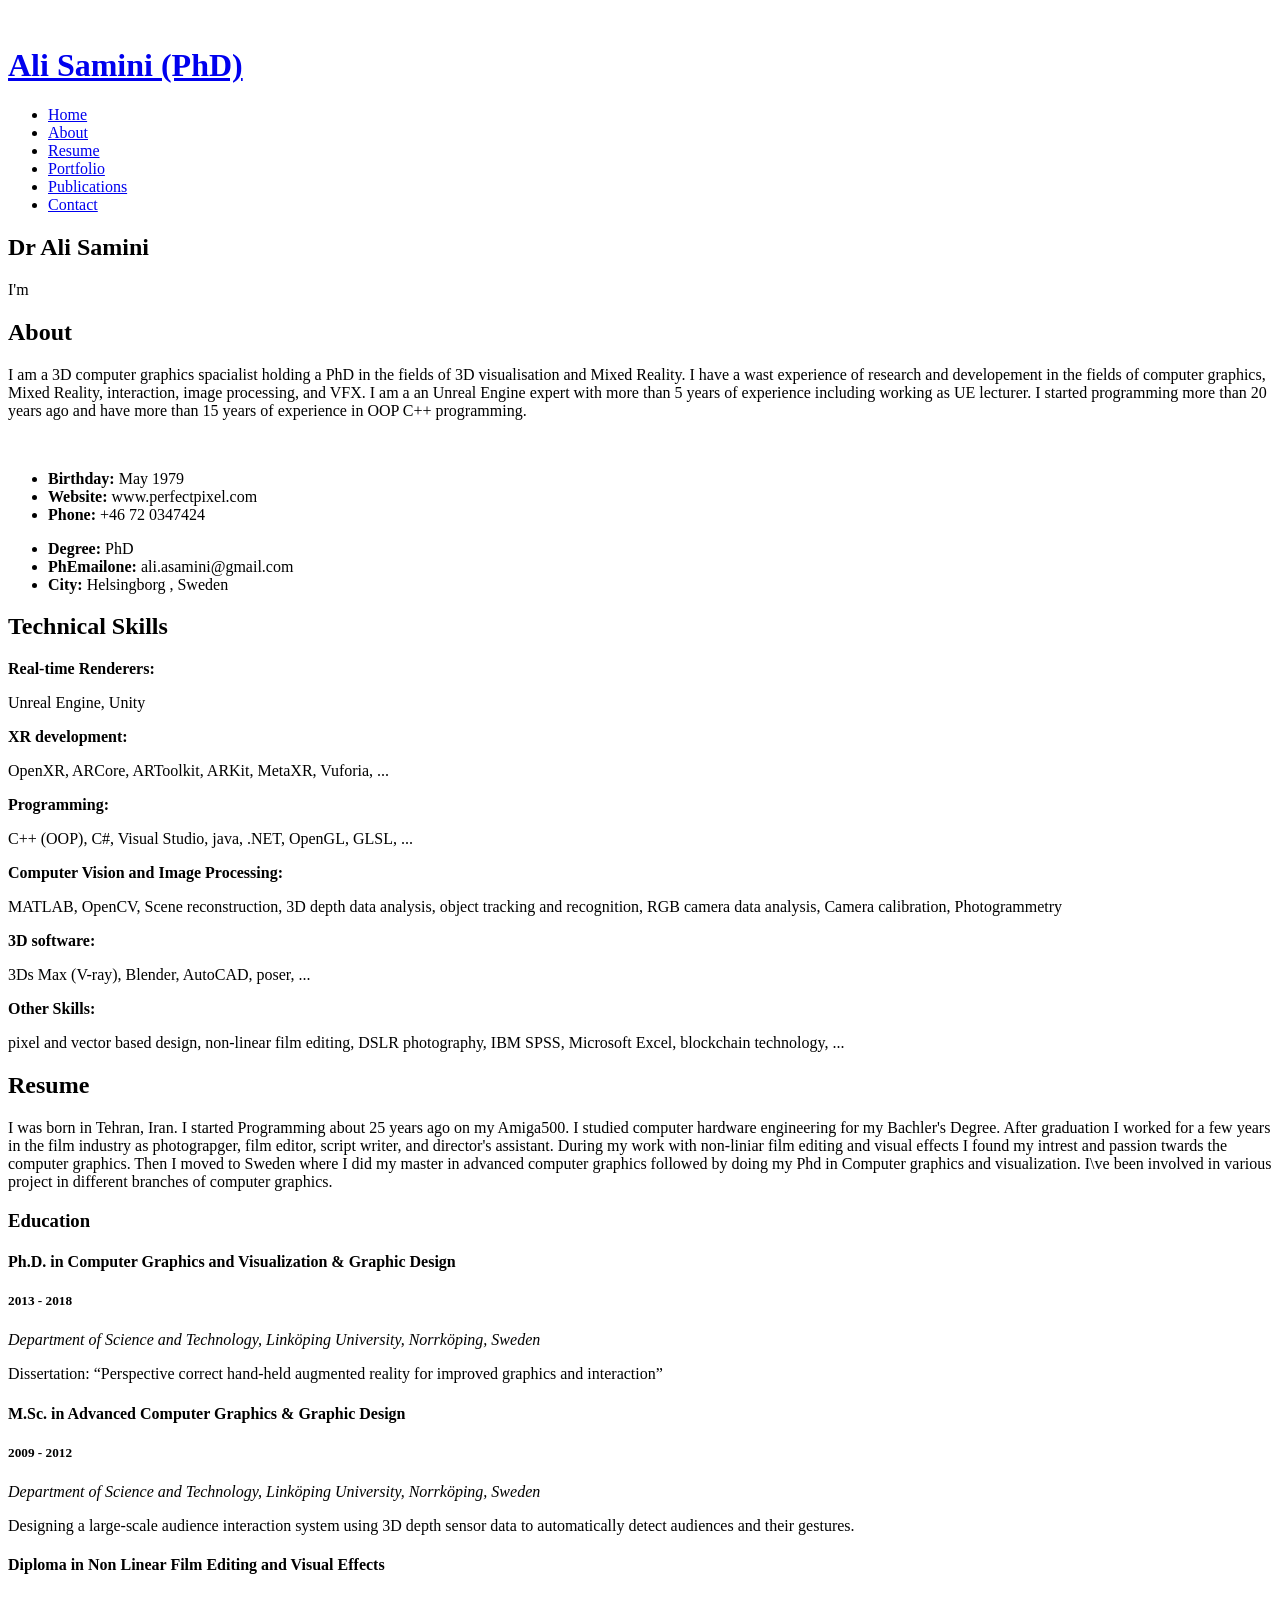
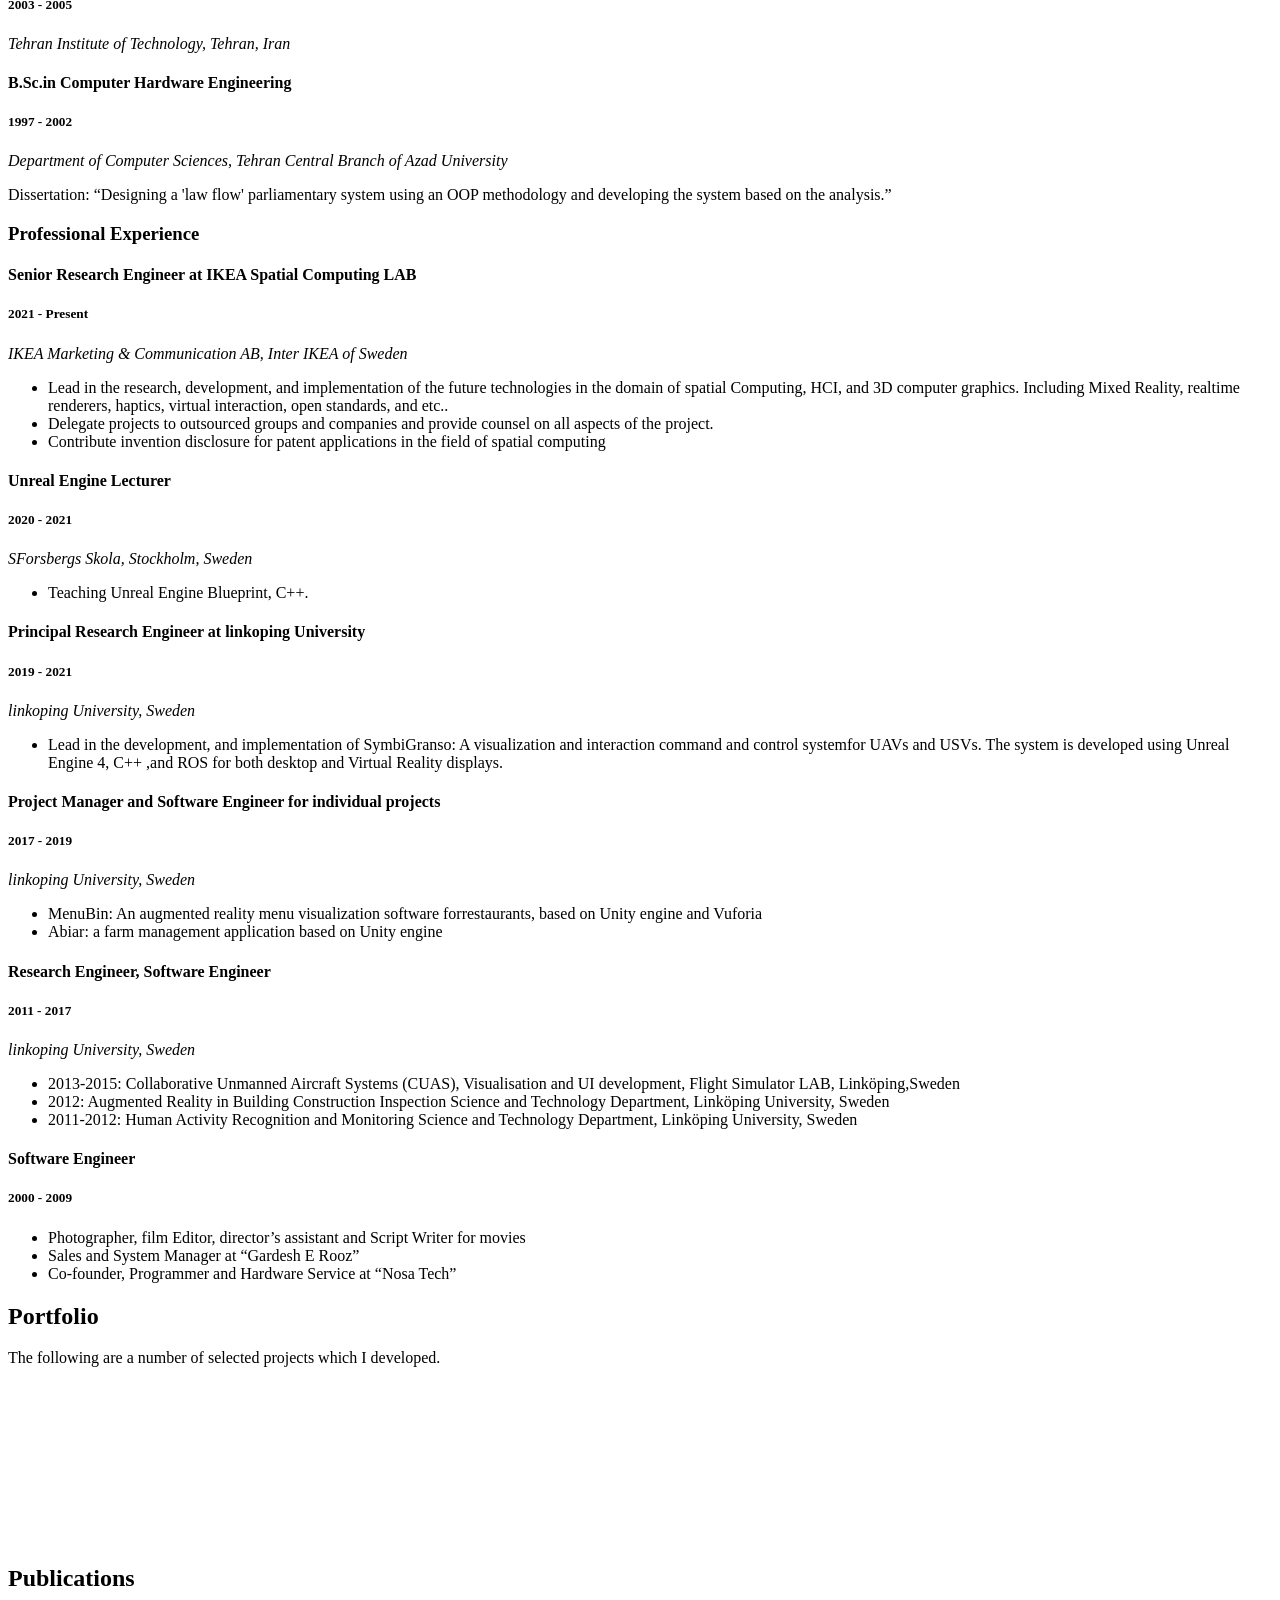
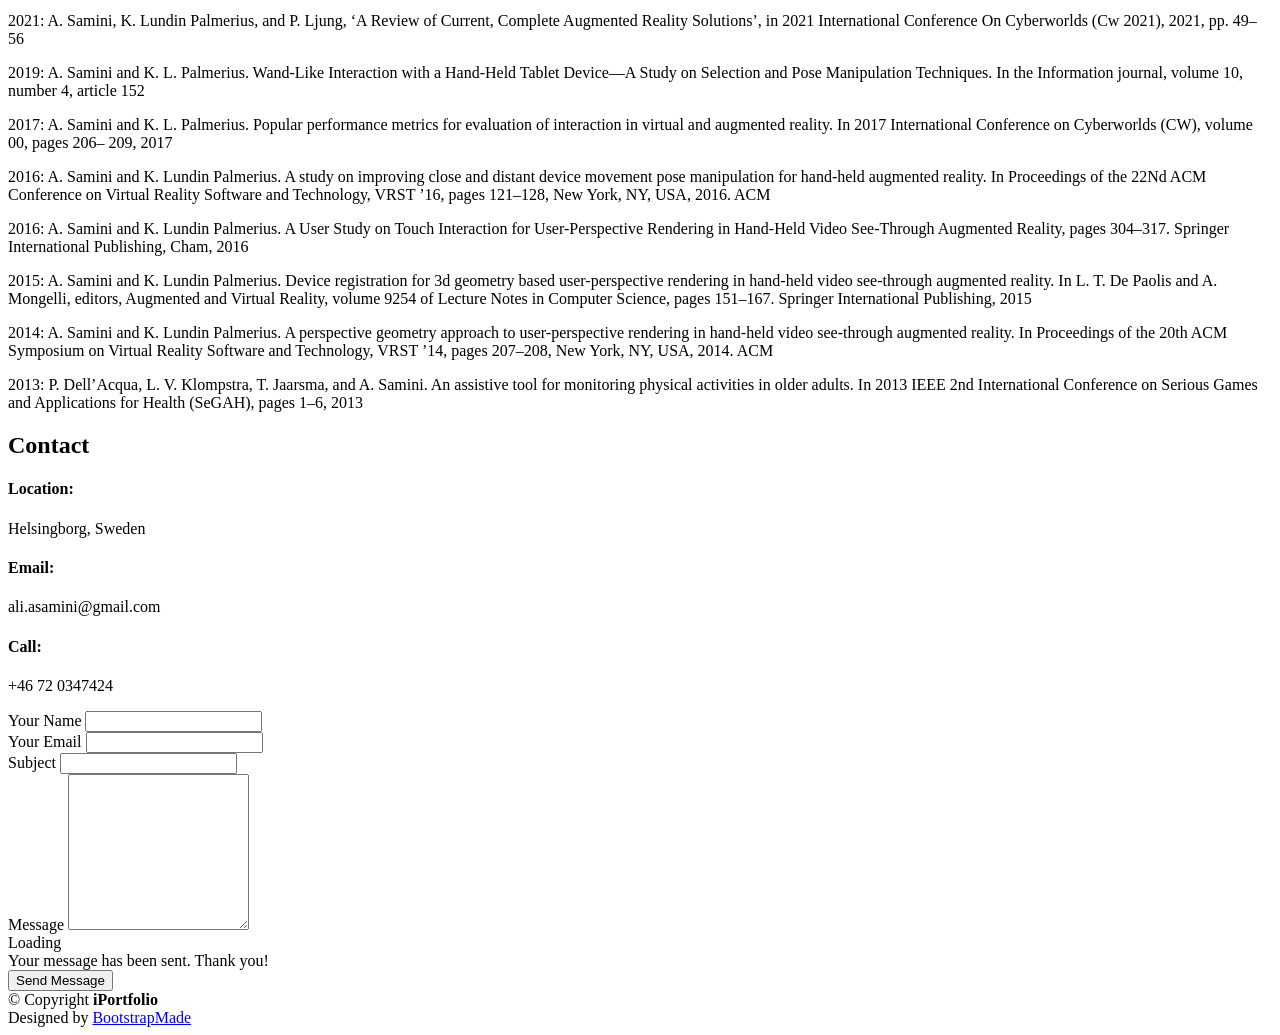
==== index.html @ f4d72566 "Add files via upload" ====
<!DOCTYPE html>
<html lang="en">
<head>
  <meta charset="utf-8">
  <meta content="width=device-width, initial-scale=1.0" name="viewport">
  <title>iPortfolio Bootstrap Template - Index</title>
  <meta content="" name="description">
  <meta content="" name="keywords">
  <!-- Favicons -->
  <link href="assets/img/favicon.png" rel="icon">
  <link href="assets/img/apple-touch-icon.png" rel="apple-touch-icon">
  <!-- Google Fonts -->
  <link href="https://fonts.googleapis.com/css?family=Open+Sans:300,300i,400,400i,600,600i,700,700i|Raleway:300,300i,400,400i,500,500i,600,600i,700,700i|Poppins:300,300i,400,400i,500,500i,600,600i,700,700i" rel="stylesheet">

  <!-- Vendor CSS Files -->
  <link href="assets/vendor/aos/aos.css" rel="stylesheet">
  <link href="assets/vendor/bootstrap/css/bootstrap.min.css" rel="stylesheet">
  <link href="assets/vendor/bootstrap-icons/bootstrap-icons.css" rel="stylesheet">
  <link href="assets/vendor/boxicons/css/boxicons.min.css" rel="stylesheet">
  <link href="assets/vendor/glightbox/css/glightbox.min.css" rel="stylesheet">
  <link href="assets/vendor/swiper/swiper-bundle.min.css" rel="stylesheet">

  <!-- Template Main CSS File -->
  <link href="assets/css/style.css" rel="stylesheet">

  <!-- =======================================================
  * Template Name: iPortfolio
  * Updated: Jan 09 2024 with Bootstrap v5.3.2
  * Template URL: https://bootstrapmade.com/iportfolio-bootstrap-portfolio-websites-template/
  * Author: BootstrapMade.com
  * License: https://bootstrapmade.com/license/
  ======================================================== -->
</head>

<body>

  <!-- ======= Mobile nav toggle button ======= -->
  <i class="bi bi-list mobile-nav-toggle d-xl-none"></i>

  <!-- ======= Header ======= -->
  <header id="header">
    <div class="d-flex flex-column">

      <div class="profile">
        <img src="assets/img/profile-img.jpg" alt="" class="img-fluid rounded-circle">
        <h1 class="text-light"><a href="index.html">Ali Samini (PhD)</a></h1>
        <div class="social-links mt-3 text-center">
          <a href="https://www.linkedin.com/in/ali-samini-179515151/" class="linkedin"><i class="bx bxl-linkedin"></i></a>
          <a href="https://scholar.google.com/citations?user=c8K1OJEAAAAJ&hl=en" class="google-Scholar"><i class="bx bxl-google"></i></a>
          <a href="https://www.facebook.com/ali.samini.9" class="facebook"><i class="bx bxl-facebook"></i></a>
          <a href="https://www.instagram.com/a_samini?utm_source=qr&igsh=MWoxcTF0em9tbnloNA==" class="instagram"><i class="bx bxl-instagram"></i></a>
          <a href="https://join.skype.com/invite/D6ILXjFHP0dI" class="google-plus"><i class="bx bxl-skype"></i></a>
        </div>
      </div>

      <nav id="navbar" class="nav-menu navbar">
        <ul>
          <li><a href="#hero" class="nav-link scrollto active"><i class="bx bx-home"></i> <span>Home</span></a></li>
          <li><a href="#about" class="nav-link scrollto"><i class="bx bx-user"></i> <span>About</span></a></li>
          <li><a href="#resume" class="nav-link scrollto"><i class="bx bx-file-blank"></i> <span>Resume</span></a></li>
          <li><a href="#portfolio" class="nav-link scrollto"><i class="bx bx-book-content"></i> <span>Portfolio</span></a></li>
          <li><a href="#services" class="nav-link scrollto"><i class="bx bx-server"></i> <span>Publications</span></a></li>
          <li><a href="#contact" class="nav-link scrollto"><i class="bx bx-envelope"></i> <span>Contact</span></a></li>
        </ul>
      </nav><!-- .nav-menu -->
    </div>
  </header><!-- End Header -->

  <!-- ======= Hero Section ======= -->
  <section id="hero" class="d-flex flex-column justify-content-center align-items-center">
    <div class="hero-container" data-aos="fade-in">
      <h1>Dr Ali Samini</h1>
      <p>I'm <span class="typed" data-typed-items="a 3D Computer graphics Expert,a Visualization and Interaction Specialist,a Mixed Reality Specialist,an Unreal Engine professional,a VFX and Film Editor, a Script Writer"></span></p>
    </div>
  </section><!-- End Hero -->

  <main id="main">

    <!-- ======= About Section ======= -->
    <section id="about" class="about">
      <div class="container">

        <div class="section-title">
          <h2>About</h2>
          <p>I am a 3D computer graphics spacialist holding a PhD in the fields of 3D visualisation and Mixed Reality. I have a wast experience of research and developement in the fields of computer graphics, Mixed Reality, interaction, image processing, and VFX. I am a an Unreal Engine expert with more than 5 years of experience including working as UE lecturer. I started programming more than 20 years ago and have more than 15 years of experience in OOP C++ programming.</p>
        </div>

        <div class="row">
          <div class="col-lg-4" data-aos="fade-right">
              
            <img src="assets/img/profile-img.jpg" class="img-fluid" alt="">
          </div>
          <div class="col-lg-8 pt-4 pt-lg-0 content" data-aos="fade-left">
          <p>   </p>
           
            <div class="row">
              <div class="col-lg-6">
                <ul>
                  <li><i class="bi bi-chevron-right"></i> <strong>Birthday:</strong> <span>May 1979</span></li>
                  <li><i class="bi bi-chevron-right"></i> <strong>Website:</strong> <span>www.perfectpixel.com</span></li>
                  <li><i class="bi bi-chevron-right"></i> <strong>Phone:</strong> <span>+46 72 0347424</span></li>
                  
                </ul>
              </div>
              <div class="col-lg-6">
                <ul>
                  <li><i class="bi bi-chevron-right"></i> <strong>Degree:</strong> <span>PhD</span></li>
                  <li><i class="bi bi-chevron-right"></i> <strong>PhEmailone:</strong> <span>ali.asamini@gmail.com</span></li>
                    <li><i class="bi bi-chevron-right"></i> <strong>City:</strong> <span>Helsingborg , Sweden</span></li>
                </ul>
              </div>
            </div>
          </div>
        </div>

      </div>
    </section><!-- End About Section -->

    <!-- ======= Skills Section ======= -->
    <section id="skills" class="skills section-bg">
      <div class="container">

        <div class="section-title">
          <h2>Technical Skills</h2>
 
        </div>

        <div class="row skills-content">

          <div class="col-lg-6" data-aos="fade-up">
             <strong>Real-time Renderers:</strong> 
              <p> Unreal Engine, Unity</p>
              <strong> XR development:</strong> <p> OpenXR, ARCore, ARToolkit, ARKit, MetaXR, Vuforia, ...</p>
              <strong>Programming:</strong> <p>C++ (OOP), C#, Visual Studio, java, .NET, OpenGL, GLSL, ...</p>
          </div>

          <div class="col-lg-6" data-aos="fade-up" data-aos-delay="100">
               <strong>Computer Vision and Image Processing:</strong> <p>MATLAB, OpenCV, Scene reconstruction, 3D depth data analysis, object tracking and recognition, RGB camera data analysis, Camera calibration, Photogrammetry</p>
               <strong>3D software:</strong> <p>3Ds Max (V-ray), Blender, AutoCAD, poser, ...</p>
               <strong>Other Skills:</strong> <p> pixel and vector based design, non-linear film editing, DSLR photography, IBM SPSS, Microsoft Excel, blockchain technology, ...</p>
          </div>

        </div>

      </div>
    </section><!-- End Skills Section -->

    <!-- ======= Resume Section ======= -->
    <section id="resume" class="resume">
      <div class="container">

        <div class="section-title">
          <h2>Resume</h2>
          <p>I was born in Tehran, Iran. I started Programming about 25 years ago on my Amiga500. I studied computer hardware engineering for my Bachler's Degree. After graduation I worked for a few years in the film industry as photograpger, film editor, script writer, and director's assistant. During my work with non-liniar film editing and visual effects I found my intrest and passion twards the computer graphics. Then I moved to Sweden where I did my master in advanced computer graphics followed by doing my Phd in Computer graphics and visualization. I\ve been involved in various project in different branches of computer graphics.</p>
        </div>

        <div class="row">
          <div class="col-lg-6" data-aos="fade-up">
            <h3 class="resume-title">Education</h3>
            <div class="resume-item">
              <h4>Ph.D. in Computer Graphics and Visualization &amp; Graphic Design</h4>
              <h5>2013 - 2018</h5>
              <p><em>Department of Science and Technology, Linköping University, Norrköping, Sweden</em></p>
              <p>Dissertation: “Perspective correct hand-held augmented reality for improved graphics and interaction”</p>
            </div>
            <div class="resume-item">
              <h4>M.Sc. in Advanced Computer Graphics &amp; Graphic Design</h4>
              <h5>2009 - 2012</h5>
              <p><em>Department of Science and Technology, Linköping University, Norrköping, Sweden</em></p>
              <p>Designing a large-scale audience interaction system using 3D depth sensor data to automatically detect audiences and their gestures.</p>
            </div>
            <div class="resume-item">
              <h4>Diploma in Non Linear Film Editing and Visual Effects</h4>
              <h5>2003 - 2005</h5>
              <p><em>Tehran Institute of Technology, Tehran, Iran</em></p>
            </div>
            <div class="resume-item">
              <h4>B.Sc.in Computer Hardware Engineering</h4>
              <h5>1997 - 2002</h5>
              <p><em>Department of Computer Sciences, Tehran Central Branch of Azad University</em></p>
              <p>Dissertation: “Designing a 'law flow' parliamentary system using an OOP methodology and developing the system based on the analysis.”</p>
            </div>
          </div>
          <div class="col-lg-6" data-aos="fade-up" data-aos-delay="100">
            <h3 class="resume-title">Professional Experience</h3>
            <div class="resume-item">
              <h4>Senior Research Engineer at IKEA Spatial Computing LAB</h4>
              <h5>2021 - Present</h5>
              <p><em>IKEA Marketing & Communication AB, Inter IKEA of Sweden</em></p>
              <ul>
                <li>Lead in the research, development, and implementation of the future technologies in the domain of spatial Computing, HCI, and 3D computer graphics. Including Mixed Reality, realtime renderers, haptics, virtual interaction, open standards, and etc..</li>
                <li>Delegate projects to outsourced groups and companies and provide counsel on all aspects of the project. </li>
                <li>Contribute invention disclosure for patent applications in the field of spatial computing</li>
              </ul>
            </div>
            <div class="resume-item">
              <h4>Unreal Engine Lecturer</h4>
              <h5>2020 - 2021</h5>
              <p><em>SForsbergs Skola, Stockholm, Sweden</em></p>
              <ul>
                <li>Teaching Unreal Engine Blueprint, C++.</li>
              </ul>
            </div>
              <div class="resume-item">
              <h4>Principal Research Engineer at linkoping University</h4>
              <h5>2019 - 2021</h5>
              <p><em>linkoping University, Sweden</em></p>
              <ul>
                <li>Lead in the development, and implementation of SymbiGranso: A visualization and interaction command and control systemfor UAVs and USVs. The system is developed using Unreal Engine 4, C++ ,and ROS for both desktop and Virtual Reality displays. </li>
              </ul>
            </div>
              <div class="resume-item">
              <h4>Project Manager and Software Engineer for individual projects </h4>
              <h5>2017 - 2019</h5>
              <p><em>linkoping University, Sweden</em></p>
              <ul>
                <li>MenuBin: An augmented reality menu visualization software forrestaurants, based on Unity engine and Vuforia  </li>
                <li>Abiar: a farm management application based on Unity engine   </li>
              </ul>
            </div>
              <div class="resume-item">
              <h4>Research Engineer, Software Engineer</h4>
              <h5>2011 - 2017</h5>
              <p><em>linkoping University, Sweden</em></p>
              <ul>
                <li>2013-2015: Collaborative Unmanned Aircraft Systems (CUAS), Visualisation and UI development, Flight Simulator LAB, Linköping,Sweden  </li>
                <li>2012: Augmented Reality in Building Construction Inspection Science and Technology Department, Linköping University, Sweden  </li>
                <li>2011-2012: Human Activity Recognition and Monitoring Science and Technology Department, Linköping University, Sweden  </li>
              </ul>
            </div>
              <div class="resume-item">
              <h4>Software Engineer</h4>
              <h5>2000 - 2009</h5>
              <ul>
                <li>Photographer, film Editor, director’s assistant and Script Writer for movies</li>
                <li>Sales and System Manager at “Gardesh E Rooz”</li>
                <li>Co-founder, Programmer and Hardware Service at “Nosa Tech”</li>
              </ul>
            </div>
          </div>
        </div>

      </div>
    </section><!-- End Resume Section -->

    <!-- ======= Portfolio Section ======= -->
    <section id="portfolio" class="portfolio section-bg">
      <div class="container">

        <div class="section-title">
          <h2>Portfolio</h2>
          <p>The following are a number of selected projects which I developed. </p>
        </div>


        <div class="row portfolio-container" data-aos="fade-up" data-aos-delay="100">

          <div class="col-lg-4 col-md-6 portfolio-item filter-app">
            <div class="portfolio-wrap">
              <img src="assets/img/portfolio/portfolio-1.jpg" class="img-fluid" alt="">
              <div class="portfolio-links">
				<a href="portfolio-details.html" title="More Details"><i class="bx bx-link"></i></a>
                <a href="assets/img/portfolio/portfolio-1.jpg" data-gallery="portfolioGallery" class="portfolio-lightbox" title="Ikea Furniture Planner Visualization in VR From the VPC Code"><i class="bx bx-plus"></i></a>
              </div>
            </div>
          </div>

          <div class="col-lg-4 col-md-6 portfolio-item filter-web">
            <div class="portfolio-wrap">
              <img src="assets/img/portfolio/portfolio-2.jpg" class="img-fluid" alt="">
              <div class="portfolio-links">
                <a href="assets/img/portfolio/portfolio-2.jpg" data-gallery="portfolioGallery" class="portfolio-lightbox" title="Virtual Reality Article Browser"><i class="bx bx-plus"></i></a>
                <a href="portfolio-details2.html" title="More Details"><i class="bx bx-link"></i></a>
              </div>
            </div>
          </div>

          <div class="col-lg-4 col-md-6 portfolio-item filter-app">
            <div class="portfolio-wrap">
              <img src="assets/img/portfolio/portfolio-3.jpg" class="img-fluid" alt="">
              <div class="portfolio-links">
                <a href="assets/img/portfolio/portfolio-3.jpg" data-gallery="portfolioGallery" class="portfolio-lightbox" title="A Complete IKEA Showroom Visualization in UE5"><i class="bx bx-plus"></i></a>
                <a href="portfolio-details3.html" title="More Details"><i class="bx bx-link"></i></a>
              </div>
            </div>
          </div>

          <div class="col-lg-4 col-md-6 portfolio-item filter-card">
            <div class="portfolio-wrap">
              <img src="assets/img/portfolio/portfolio-4.jpg" class="img-fluid" alt="">
              <div class="portfolio-links">
                <a href="assets/img/portfolio/portfolio-4.jpg" data-gallery="portfolioGallery" class="portfolio-lightbox" title="Ikea Price Tag Visualization in VR"><i class="bx bx-plus"></i></a>
                <a href="portfolio-details4.html" title="More Details"><i class="bx bx-link"></i></a>
              </div>
            </div>
          </div>

          <div class="col-lg-4 col-md-6 portfolio-item filter-web">
            <div class="portfolio-wrap">
              <img src="assets/img/portfolio/portfolio-5.jpg" class="img-fluid" alt="">
              <div class="portfolio-links">
                <a href="assets/img/portfolio/portfolio-5.jpg" data-gallery="portfolioGallery" class="portfolio-lightbox" title="SymbiCloud: a drone rescue mission command and control system for VR and Desctop."><i class="bx bx-plus"></i></a>
                <a href="portfolio-details5.html" title="More Details"><i class="bx bx-link"></i></a>
              </div>
            </div>
          </div>

          <div class="col-lg-4 col-md-6 portfolio-item filter-app">
            <div class="portfolio-wrap">
              <img src="assets/img/portfolio/portfolio-6.jpg" class="img-fluid" alt="">
              <div class="portfolio-links">
                <a href="assets/img/portfolio/portfolio-6.jpg" data-gallery="portfolioGallery" class="portfolio-lightbox" title="Wand Like Interaction with a Hand Held Tablet DeviceA Study on Selection and Pose Manipulation TubeR"><i class="bx bx-plus"></i></a>
                <a href="portfolio-details6.html" title="More Details"><i class="bx bx-link"></i></a>
              </div>
            </div>
          </div>

          <div class="col-lg-4 col-md-6 portfolio-item filter-card">
            <div class="portfolio-wrap">
              <img src="assets/img/portfolio/portfolio-7.jpg" class="img-fluid" alt="">
              <div class="portfolio-links">
                <a href="assets/img/portfolio/portfolio-7.jpg" data-gallery="portfolioGallery" class="portfolio-lightbox" title="Improving Close and Distant Device Movement Pose Manipulation for Hand Held Augmented Reality"><i class="bx bx-plus"></i></a>
                <a href="portfolio-details7.html" title="More Details"><i class="bx bx-link"></i></a>
              </div>
            </div>
          </div>

          <div class="col-lg-4 col-md-6 portfolio-item filter-card">
            <div class="portfolio-wrap">
              <img src="assets/img/portfolio/portfolio-8.jpg" class="img-fluid" alt="">
              <div class="portfolio-links">
                <a href="assets/img/portfolio/portfolio-8.jpg" data-gallery="portfolioGallery" class="portfolio-lightbox" title="A Perspective Geometry Approach to User Perspective Rendering"><i class="bx bx-plus"></i></a>
                <a href="portfolio-details8.html" title="More Details"><i class="bx bx-link"></i></a>
              </div>
            </div>
          </div>

          <div class="col-lg-4 col-md-6 portfolio-item filter-web">
            <div class="portfolio-wrap">
              <img src="assets/img/portfolio/portfolio-9.jpg" class="img-fluid" alt="">
              <div class="portfolio-links">
                <a href="assets/img/portfolio/portfolio-9.jpg" data-gallery="portfolioGallery" class="portfolio-lightbox" title="Visualize installations inside a wall using on a tablet using ARToolkit"><i class="bx bx-plus"></i></a>
                <a href="portfolio-details9.html" title="More Details"><i class="bx bx-link"></i></a>
              </div>
            </div>
          </div>

        </div>

      </div>
    </section><!-- End Portfolio Section -->

    <!-- ======= Services Section ======= -->
    <section id="services" class="services">
      <div class="container">

        <div class="section-title">
          <h2>Publications</h2>
        </div>

        <div class="row">
          <div class="col-lg" data-aos="fade-up">
            <div class="publication-item">
              <p>2021:	A. Samini, K. Lundin Palmerius, and P. Ljung, ‘A Review of Current, Complete Augmented Reality Solutions’, in 2021 International Conference On Cyberworlds (Cw 2021), 2021, pp. 49–56</p>
              <p>2019:	A. Samini and K. L. Palmerius. Wand-Like Interaction with a Hand-Held Tablet Device—A Study on Selection and Pose Manipulation Techniques. In the Information journal, volume 10, number 4, article 152</p>
              <p>2017:	A. Samini and K. L. Palmerius. Popular performance metrics for evaluation of interaction in virtual and augmented reality. In 2017 International Conference on Cyberworlds (CW), volume 00, pages 206– 209, 2017</p>
              <p>2016:	A. Samini and K. Lundin Palmerius. A study on improving close and distant device movement pose manipulation for hand-held augmented reality. In Proceedings of the 22Nd ACM Conference on Virtual Reality Software and Technology, VRST ’16, pages 121–128, New York, NY, USA, 2016. ACM</p>
              <p>2016:	A. Samini and K. Lundin Palmerius. A User Study on Touch Interaction for User-Perspective Rendering in Hand-Held Video See-Through Augmented Reality, pages 304–317. Springer International Publishing, Cham, 2016</p>
              <p>2015:	A. Samini and K. Lundin Palmerius. Device registration for 3d geometry based user-perspective rendering in hand-held video see-through augmented reality. In L. T. De Paolis and A. Mongelli, editors, Augmented and Virtual Reality, volume 9254 of Lecture Notes in Computer Science, pages 151–167. Springer International Publishing, 2015</p>
              <p>2014:	A. Samini and K. Lundin Palmerius. A perspective geometry approach to user-perspective rendering in hand-held video see-through augmented reality. In Proceedings of the 20th ACM Symposium on Virtual Reality Software and Technology, VRST ’14, pages 207–208, New York, NY, USA, 2014. ACM</p>
              <p>2013:	P. Dell’Acqua, L. V. Klompstra, T. Jaarsma, and A. Samini. An assistive tool for monitoring physical activities in older adults. In 2013 IEEE 2nd International Conference on Serious Games and Applications for Health (SeGAH), pages 1–6, 2013</p>  
            </div>
          </div>
        </div>

      </div>
    </section><!-- End Services Section -->

   
    <!-- ======= Contact Section ======= -->
    <section id="contact" class="contact">
      <div class="container">

        <div class="section-title">
          <h2>Contact</h2>
          
        </div>

        <div class="row" data-aos="fade-in">

          <div class="col-lg-5 d-flex align-items-stretch">
            <div class="info">
              <div class="address">
                <i class="bi bi-geo-alt"></i>
                <h4>Location:</h4>
                <p>Helsingborg, Sweden</p>
              </div>

              <div class="email">
                <i class="bi bi-envelope"></i>
                <h4>Email:</h4>
                <p>ali.asamini@gmail.com</p>
              </div>

              <div class="phone">
                <i class="bi bi-phone"></i>
                <h4>Call:</h4>
                <p>+46 72 0347424</p>
              </div>

             
            </div>

          </div>

          <div class="col-lg-7 mt-5 mt-lg-0 d-flex align-items-stretch">
            <form action="forms/contact.php" method="post" role="form" class="php-email-form">
              <div class="row">
                <div class="form-group col-md-6">
                  <label for="name">Your Name</label>
                  <input type="text" name="name" class="form-control" id="name" required>
                </div>
                <div class="form-group col-md-6">
                  <label for="name">Your Email</label>
                  <input type="email" class="form-control" name="email" id="email" required>
                </div>
              </div>
              <div class="form-group">
                <label for="name">Subject</label>
                <input type="text" class="form-control" name="subject" id="subject" required>
              </div>
              <div class="form-group">
                <label for="name">Message</label>
                <textarea class="form-control" name="message" rows="10" required></textarea>
              </div>
              <div class="my-3">
                <div class="loading">Loading</div>
                <div class="error-message"></div>
                <div class="sent-message">Your message has been sent. Thank you!</div>
              </div>
              <div class="text-center"><button type="submit">Send Message</button></div>
            </form>
          </div>

        </div>

      </div>
    </section><!-- End Contact Section -->

  </main><!-- End #main -->

  <!-- ======= Footer ======= -->
  <footer id="footer">
    <div class="container">
      <div class="copyright">
        &copy; Copyright <strong><span>iPortfolio</span></strong>
      </div>
      <div class="credits">
        <!-- All the links in the footer should remain intact. -->
        <!-- You can delete the links only if you purchased the pro version. -->
        <!-- Licensing information: https://bootstrapmade.com/license/ -->
        <!-- Purchase the pro version with working PHP/AJAX contact form: https://bootstrapmade.com/iportfolio-bootstrap-portfolio-websites-template/ -->
        Designed by <a href="https://bootstrapmade.com/">BootstrapMade</a>
      </div>
    </div>
  </footer><!-- End  Footer -->

  <a href="#" class="back-to-top d-flex align-items-center justify-content-center"><i class="bi bi-arrow-up-short"></i></a>

  <!-- Vendor JS Files -->
  <script src="assets/vendor/purecounter/purecounter_vanilla.js"></script>
  <script src="assets/vendor/aos/aos.js"></script>
  <script src="assets/vendor/bootstrap/js/bootstrap.bundle.min.js"></script>
  <script src="assets/vendor/glightbox/js/glightbox.min.js"></script>
  <script src="assets/vendor/isotope-layout/isotope.pkgd.min.js"></script>
  <script src="assets/vendor/swiper/swiper-bundle.min.js"></script>
  <script src="assets/vendor/typed.js/typed.umd.js"></script>
  <script src="assets/vendor/waypoints/noframework.waypoints.js"></script>
  <script src="assets/vendor/php-email-form/validate.js"></script>

  <!-- Template Main JS File -->
  <script src="assets/js/main.js"></script>

</body>

</html>
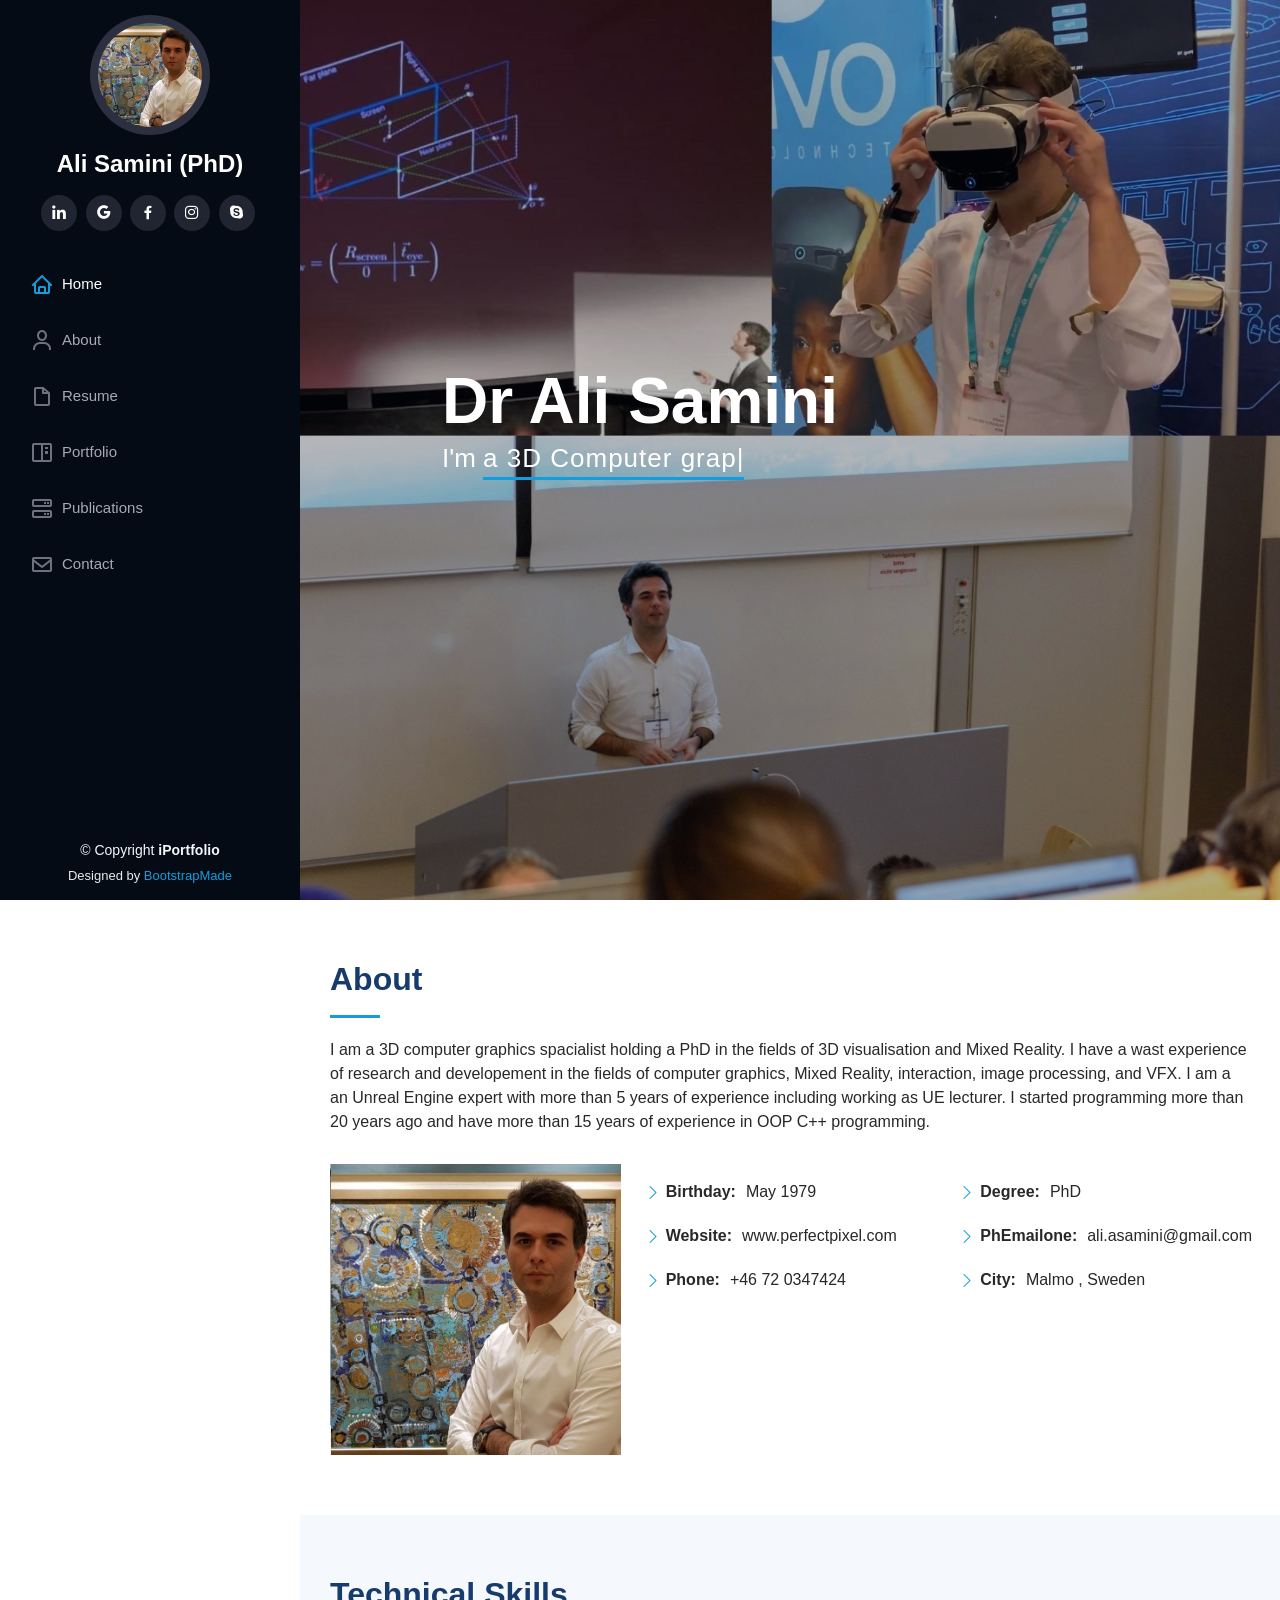
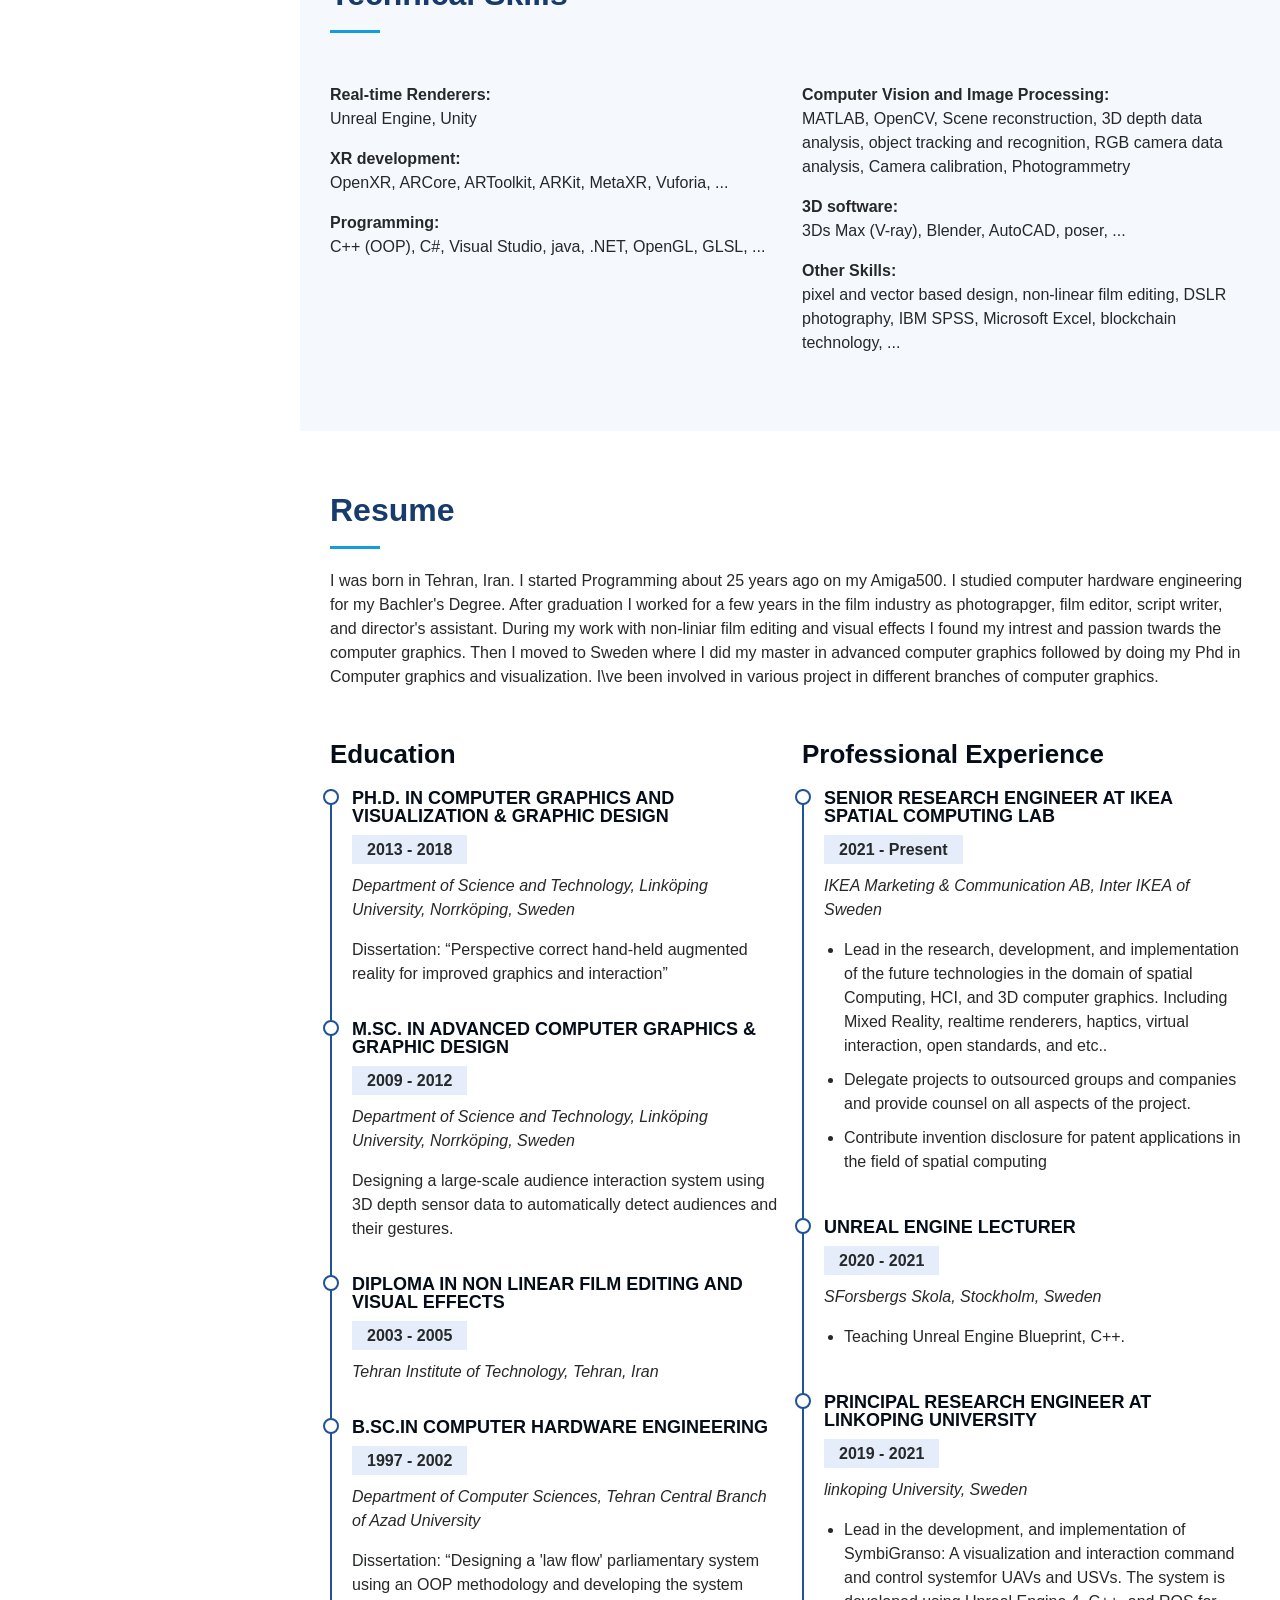
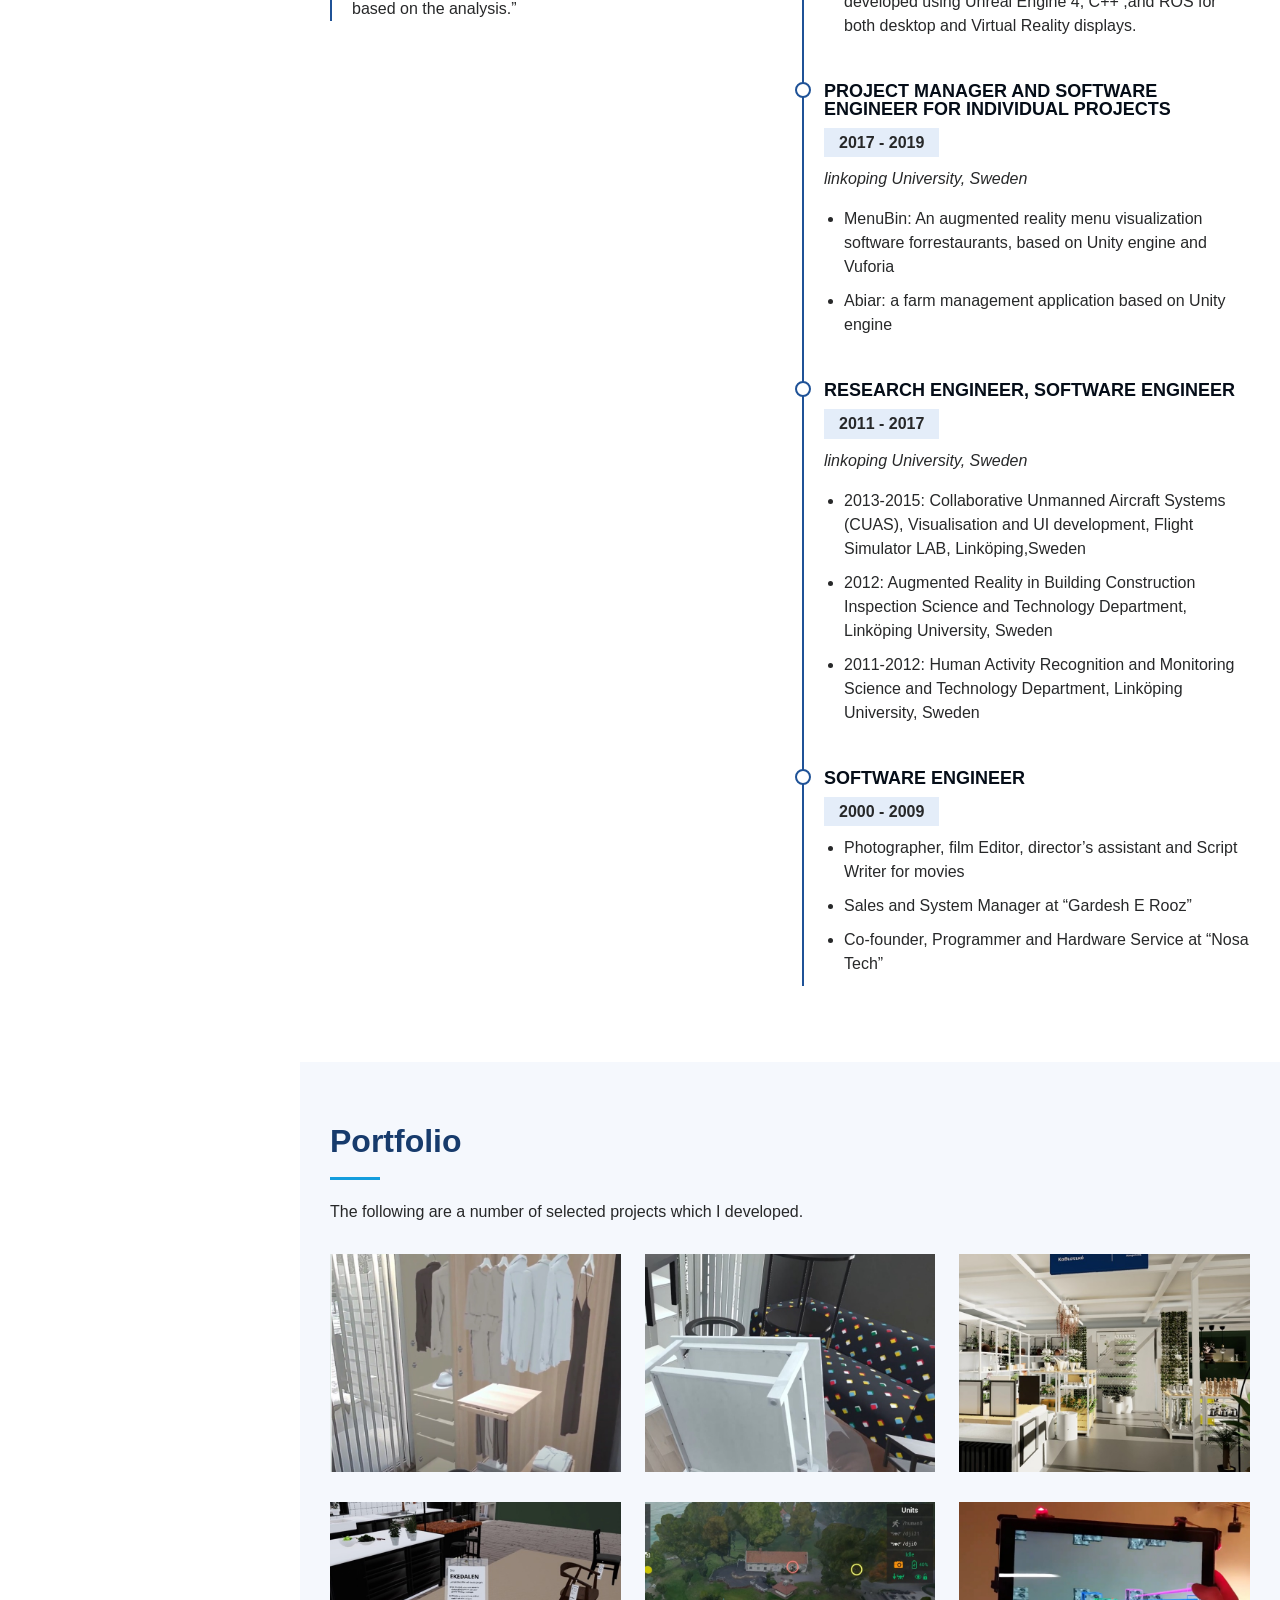
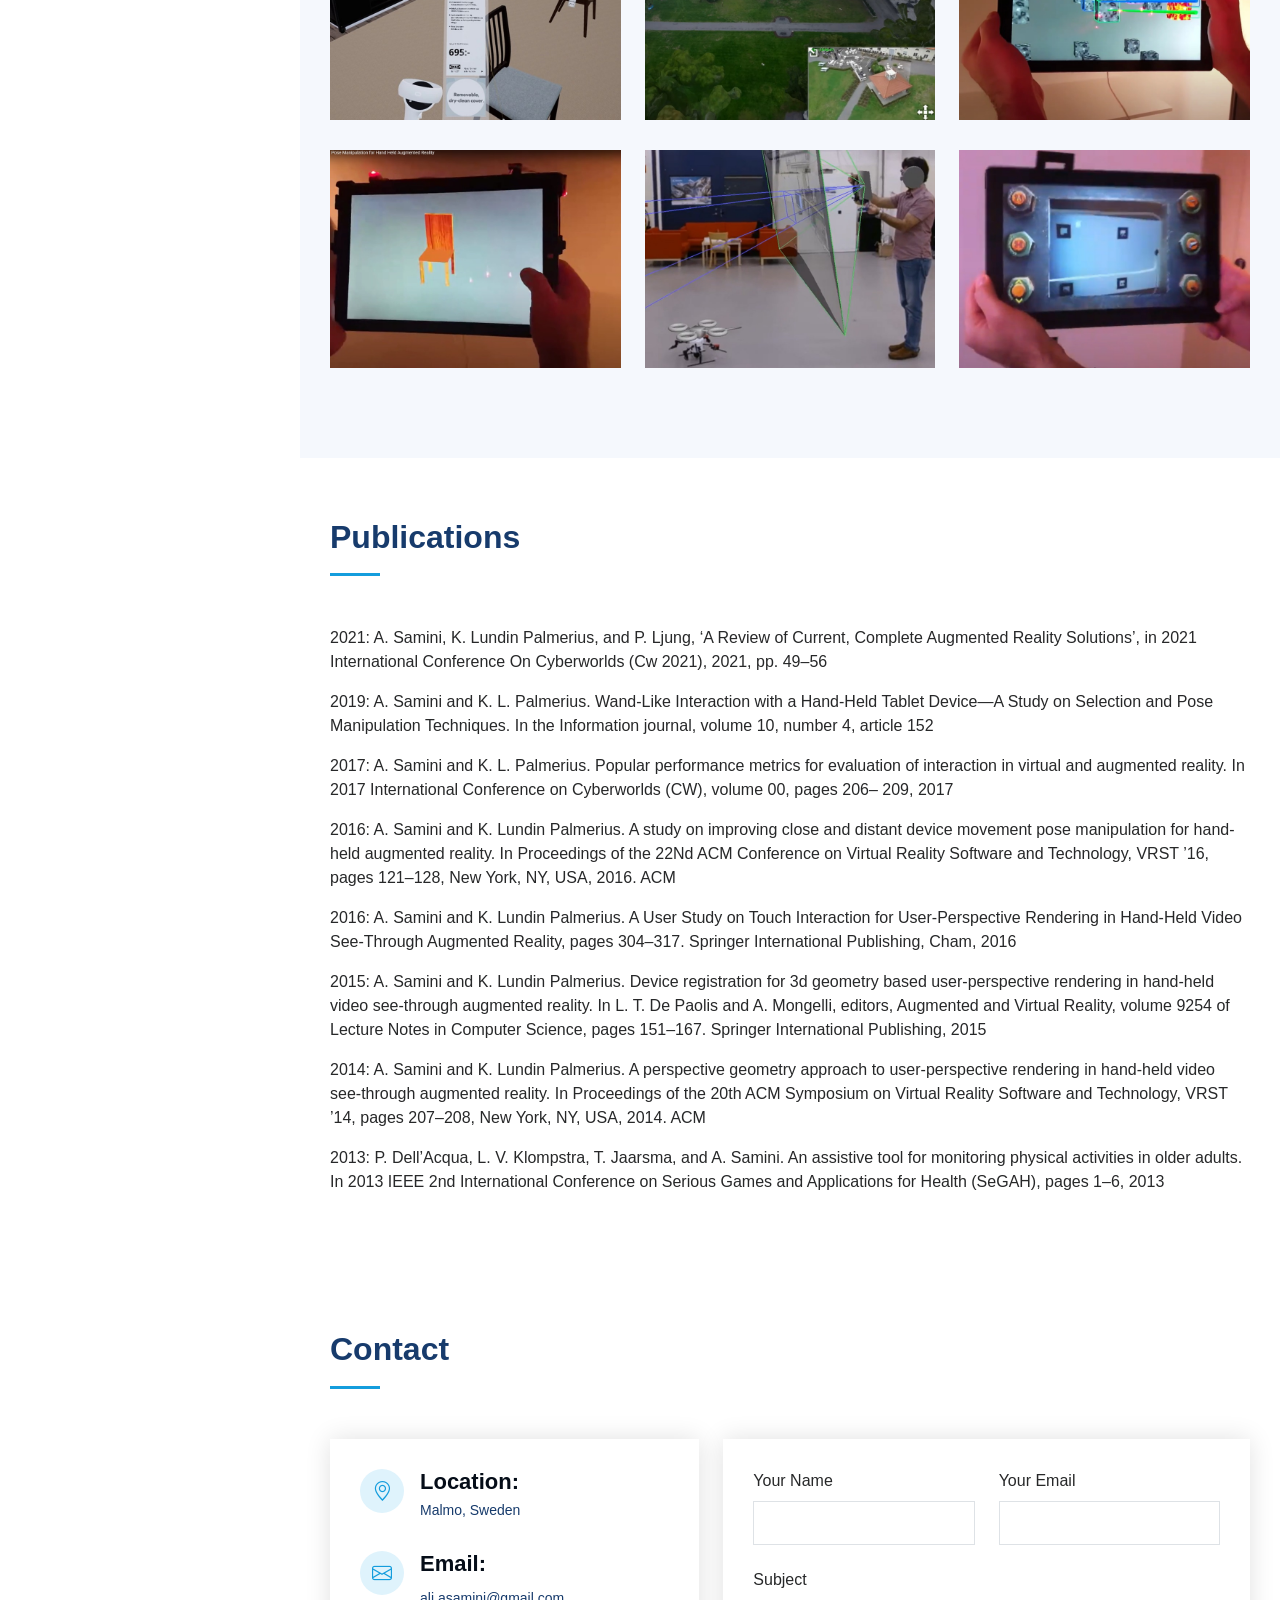
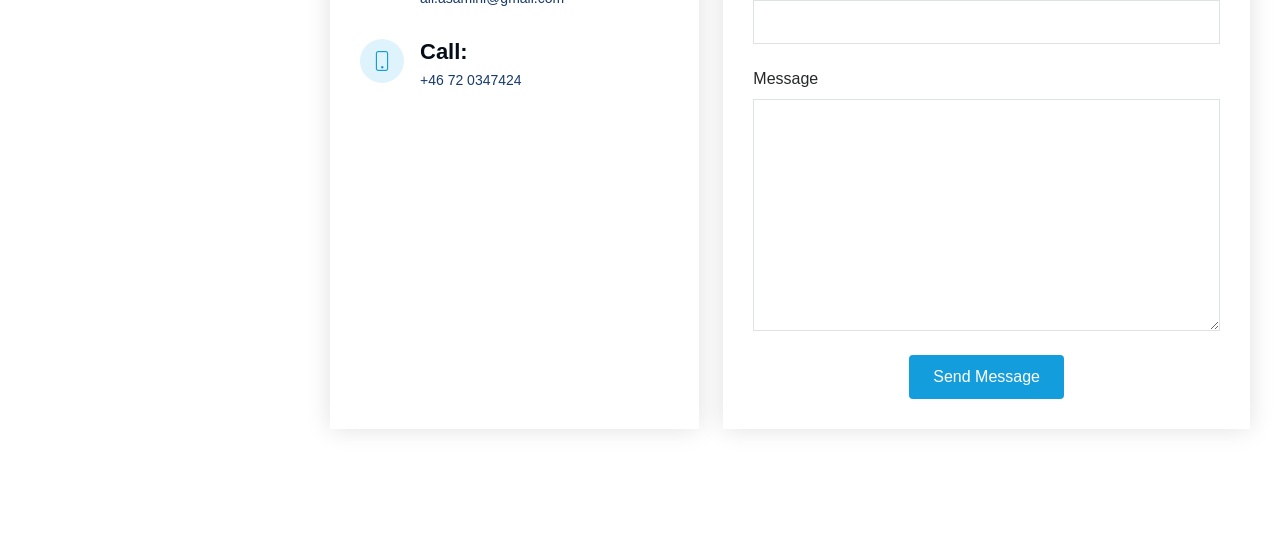
==== commit 690dde55: "Update index.html" ====
--- a/index.html
+++ b/index.html
@@ -106,7 +106,7 @@
                 <ul>
                   <li><i class="bi bi-chevron-right"></i> <strong>Degree:</strong> <span>PhD</span></li>
                   <li><i class="bi bi-chevron-right"></i> <strong>PhEmailone:</strong> <span>ali.asamini@gmail.com</span></li>
-                    <li><i class="bi bi-chevron-right"></i> <strong>City:</strong> <span>Helsingborg , Sweden</span></li>
+                    <li><i class="bi bi-chevron-right"></i> <strong>City:</strong> <span>Malmo , Sweden</span></li>
                 </ul>
               </div>
             </div>
@@ -393,7 +393,7 @@
               <div class="address">
                 <i class="bi bi-geo-alt"></i>
                 <h4>Location:</h4>
-                <p>Helsingborg, Sweden</p>
+                <p>Malmo, Sweden</p>
               </div>
 
               <div class="email">
@@ -483,4 +483,5 @@
 
 </body>
 
-</html>+
+</html>
--- a/assets/css/style.css
+++ b/assets/css/style.css
@@ -0,0 +1,1106 @@
+/**
+* Template Name: iPortfolio
+* Updated: Jan 09 2024 with Bootstrap v5.3.2
+* Template URL: https://bootstrapmade.com/iportfolio-bootstrap-portfolio-websites-template/
+* Author: BootstrapMade.com
+* License: https://bootstrapmade.com/license/
+*/
+
+/*--------------------------------------------------------------
+# General
+--------------------------------------------------------------*/
+body {
+  font-family: "Open Sans", sans-serif;
+  color: #272829;
+}
+
+a {
+  color: #149ddd;
+  text-decoration: none;
+}
+
+a:hover {
+  color: #37b3ed;
+  text-decoration: none;
+}
+
+h1,
+h2,
+h3,
+h4,
+h5,
+h6 {
+  font-family: "Raleway", sans-serif;
+}
+
+/*--------------------------------------------------------------
+# Back to top button
+--------------------------------------------------------------*/
+.back-to-top {
+  position: fixed;
+  visibility: hidden;
+  opacity: 0;
+  right: 15px;
+  bottom: 15px;
+  z-index: 996;
+  background: #149ddd;
+  width: 40px;
+  height: 40px;
+  border-radius: 50px;
+  transition: all 0.4s;
+}
+
+.back-to-top i {
+  font-size: 28px;
+  color: #fff;
+  line-height: 0;
+}
+
+.back-to-top:hover {
+  background: #2eafec;
+  color: #fff;
+}
+
+.back-to-top.active {
+  visibility: visible;
+  opacity: 1;
+}
+
+/*--------------------------------------------------------------
+# Header
+--------------------------------------------------------------*/
+#header {
+  position: fixed;
+  top: 0;
+  left: 0;
+  bottom: 0;
+  width: 300px;
+  transition: all ease-in-out 0.5s;
+  z-index: 9997;
+  transition: all 0.5s;
+  padding: 0 15px;
+  background: #040b14;
+  overflow-y: auto;
+}
+
+#header .profile img {
+  margin: 15px auto;
+  display: block;
+  width: 120px;
+  border: 8px solid #2c2f3f;
+}
+
+#header .profile h1 {
+  font-size: 24px;
+  margin: 0;
+  padding: 0;
+  font-weight: 600;
+  -moz-text-align-last: center;
+  text-align-last: center;
+  font-family: "Poppins", sans-serif;
+}
+
+#header .profile h1 a,
+#header .profile h1 a:hover {
+  color: #fff;
+  text-decoration: none;
+}
+
+#header .profile .social-links a {
+  font-size: 18px;
+  display: inline-block;
+  background: #212431;
+  color: #fff;
+  line-height: 1;
+  padding: 8px 0;
+  margin-right: 4px;
+  border-radius: 50%;
+  text-align: center;
+  width: 36px;
+  height: 36px;
+  transition: 0.3s;
+}
+
+#header .profile .social-links a:hover {
+  background: #149ddd;
+  color: #fff;
+  text-decoration: none;
+}
+
+#main {
+  margin-left: 300px;
+}
+
+.container,
+.container-fluid {
+  padding-left: 30px;
+  padding-right: 30px;
+}
+
+@media (max-width: 1199px) {
+  #header {
+    left: -300px;
+  }
+
+  #main {
+    margin-left: 0;
+  }
+
+  .container,
+  .container-fluid {
+    padding-left: 12px;
+    padding-right: 12px;
+  }
+}
+
+/*--------------------------------------------------------------
+# Navigation Menu
+--------------------------------------------------------------*/
+/* Desktop Navigation */
+.nav-menu {
+  padding: 30px 0 0 0;
+}
+
+.nav-menu * {
+  margin: 0;
+  padding: 0;
+  list-style: none;
+}
+
+.nav-menu>ul>li {
+  position: relative;
+  white-space: nowrap;
+}
+
+.nav-menu a,
+.nav-menu a:focus {
+  display: flex;
+  align-items: center;
+  color: #a8a9b4;
+  padding: 12px 15px;
+  margin-bottom: 8px;
+  transition: 0.3s;
+  font-size: 15px;
+}
+
+.nav-menu a i,
+.nav-menu a:focus i {
+  font-size: 24px;
+  padding-right: 8px;
+  color: #6f7180;
+}
+
+.nav-menu a:hover,
+.nav-menu .active,
+.nav-menu .active:focus,
+.nav-menu li:hover>a {
+  text-decoration: none;
+  color: #fff;
+}
+
+.nav-menu a:hover i,
+.nav-menu .active i,
+.nav-menu .active:focus i,
+.nav-menu li:hover>a i {
+  color: #149ddd;
+}
+
+/* Mobile Navigation */
+.mobile-nav-toggle {
+  position: fixed;
+  right: 15px;
+  top: 15px;
+  z-index: 9998;
+  border: 0;
+  font-size: 24px;
+  transition: all 0.4s;
+  outline: none !important;
+  background-color: #149ddd;
+  color: #fff;
+  width: 40px;
+  height: 40px;
+  display: inline-flex;
+  align-items: center;
+  justify-content: center;
+  line-height: 0;
+  border-radius: 50px;
+  cursor: pointer;
+}
+
+.mobile-nav-active {
+  overflow: hidden;
+}
+
+.mobile-nav-active #header {
+  left: 0;
+}
+
+/*--------------------------------------------------------------
+# Hero Section
+--------------------------------------------------------------*/
+#hero {
+  width: 100%;
+  height: 100vh;
+  background: url("../img/hero-bg.jpg") top center;
+  background-size: cover;
+}
+
+#hero:before {
+  content: "";
+  background: rgba(5, 13, 24, 0.3);
+  position: absolute;
+  bottom: 0;
+  top: 0;
+  left: 0;
+  right: 0;
+  z-index: 1;
+}
+
+#hero .hero-container {
+  position: relative;
+  z-index: 2;
+  min-width: 300px;
+}
+
+#hero h1 {
+  margin: 0 0 10px 0;
+  font-size: 64px;
+  font-weight: 700;
+  line-height: 56px;
+  color: #fff;
+}
+
+#hero p {
+  color: #fff;
+  margin-bottom: 50px;
+  font-size: 26px;
+  font-family: "Poppins", sans-serif;
+}
+
+#hero p span {
+  color: #fff;
+  padding-bottom: 4px;
+  letter-spacing: 1px;
+  border-bottom: 3px solid #149ddd;
+}
+
+@media (min-width: 1024px) {
+  #hero {
+    background-attachment: fixed;
+  }
+}
+
+@media (max-width: 768px) {
+  #hero h1 {
+    font-size: 28px;
+    line-height: 36px;
+  }
+
+  #hero h2 {
+    font-size: 18px;
+    line-height: 24px;
+    margin-bottom: 30px;
+  }
+}
+
+/*--------------------------------------------------------------
+# Sections General
+--------------------------------------------------------------*/
+section {
+  padding: 60px 0;
+  overflow: hidden;
+}
+
+.section-bg {
+  background: #f5f8fd;
+}
+
+.section-title {
+  padding-bottom: 30px;
+}
+
+.section-title h2 {
+  font-size: 32px;
+  font-weight: bold;
+  margin-bottom: 20px;
+  padding-bottom: 20px;
+  position: relative;
+  color: #173b6c;
+}
+
+.section-title h2::after {
+  content: "";
+  position: absolute;
+  display: block;
+  width: 50px;
+  height: 3px;
+  background: #149ddd;
+  bottom: 0;
+  left: 0;
+}
+
+.section-title p {
+  margin-bottom: 0;
+}
+
+/*--------------------------------------------------------------
+# About
+--------------------------------------------------------------*/
+.about .content h3 {
+  font-weight: 700;
+  font-size: 26px;
+  color: #173b6c;
+}
+
+.about .content ul {
+  list-style: none;
+  padding: 0;
+}
+
+.about .content ul li {
+  margin-bottom: 20px;
+  display: flex;
+  align-items: center;
+}
+
+.about .content ul strong {
+  margin-right: 10px;
+}
+
+.about .content ul i {
+  font-size: 16px;
+  margin-right: 5px;
+  color: #149ddd;
+  line-height: 0;
+}
+
+.about .content p:last-child {
+  margin-bottom: 0;
+}
+
+/*--------------------------------------------------------------
+# Facts
+--------------------------------------------------------------*/
+.facts {
+  padding-bottom: 30px;
+}
+
+.facts .count-box {
+  padding: 30px;
+  width: 100%;
+}
+
+.facts .count-box i {
+  display: block;
+  font-size: 44px;
+  color: #149ddd;
+  float: left;
+  line-height: 0;
+}
+
+.facts .count-box span {
+  font-size: 48px;
+  line-height: 40px;
+  display: block;
+  font-weight: 700;
+  color: #050d18;
+  margin-left: 60px;
+}
+
+.facts .count-box p {
+  padding: 15px 0 0 0;
+  margin: 0 0 0 60px;
+  font-family: "Raleway", sans-serif;
+  font-size: 14px;
+  color: #122f57;
+}
+
+.facts .count-box a {
+  font-weight: 600;
+  display: block;
+  margin-top: 20px;
+  color: #122f57;
+  font-size: 15px;
+  font-family: "Poppins", sans-serif;
+  transition: ease-in-out 0.3s;
+}
+
+.facts .count-box a:hover {
+  color: #1f5297;
+}
+
+/*--------------------------------------------------------------
+# Akills
+--------------------------------------------------------------*/
+.skills .progress {
+  height: 60px;
+  display: block;
+  background: none;
+  border-radius: 0;
+}
+
+.skills .progress .skill {
+  padding: 0;
+  margin: 0 0 6px 0;
+  text-transform: uppercase;
+  display: block;
+  font-weight: 600;
+  font-family: "Poppins", sans-serif;
+  color: #050d18;
+}
+
+.skills .progress .skill .val {
+  float: right;
+  font-style: normal;
+}
+
+.skills .progress-bar-wrap {
+  background: #dce8f8;
+  height: 10px;
+}
+
+.skills .progress-bar {
+  width: 1px;
+  height: 10px;
+  transition: 0.9s;
+  background-color: #149ddd;
+}
+
+/*--------------------------------------------------------------
+# Resume
+--------------------------------------------------------------*/
+.resume .resume-title {
+  font-size: 26px;
+  font-weight: 700;
+  margin-top: 20px;
+  margin-bottom: 20px;
+  color: #050d18;
+}
+
+.resume .resume-item {
+  padding: 0 0 20px 20px;
+  margin-top: -2px;
+  border-left: 2px solid #1f5297;
+  position: relative;
+}
+
+.resume .resume-item h4 {
+  line-height: 18px;
+  font-size: 18px;
+  font-weight: 600;
+  text-transform: uppercase;
+  font-family: "Poppins", sans-serif;
+  color: #050d18;
+  margin-bottom: 10px;
+}
+
+.resume .resume-item h5 {
+  font-size: 16px;
+  background: #e4edf9;
+  padding: 5px 15px;
+  display: inline-block;
+  font-weight: 600;
+  margin-bottom: 10px;
+}
+
+.resume .resume-item ul {
+  padding-left: 20px;
+}
+
+.resume .resume-item ul li {
+  padding-bottom: 10px;
+}
+
+.resume .resume-item:last-child {
+  padding-bottom: 0;
+}
+
+.resume .resume-item::before {
+  content: "";
+  position: absolute;
+  width: 16px;
+  height: 16px;
+  border-radius: 50px;
+  left: -9px;
+  top: 0;
+  background: #fff;
+  border: 2px solid #1f5297;
+}
+
+/*--------------------------------------------------------------
+# Portfolio
+--------------------------------------------------------------*/
+.portfolio .portfolio-item {
+  margin-bottom: 30px;
+}
+
+.portfolio #portfolio-flters {
+  padding: 0;
+  margin: 0 auto 35px auto;
+  list-style: none;
+  text-align: center;
+  background: #fff;
+  border-radius: 50px;
+  padding: 2px 15px;
+}
+
+.portfolio #portfolio-flters li {
+  cursor: pointer;
+  display: inline-block;
+  padding: 10px 15px 8px 15px;
+  font-size: 14px;
+  font-weight: 600;
+  line-height: 1;
+  text-transform: uppercase;
+  color: #272829;
+  margin-bottom: 5px;
+  transition: all 0.3s ease-in-out;
+}
+
+.portfolio #portfolio-flters li:hover,
+.portfolio #portfolio-flters li.filter-active {
+  color: #149ddd;
+}
+
+.portfolio #portfolio-flters li:last-child {
+  margin-right: 0;
+}
+
+.portfolio .portfolio-wrap {
+  transition: 0.3s;
+  position: relative;
+  overflow: hidden;
+  z-index: 1;
+}
+
+.portfolio .portfolio-wrap::before {
+  content: "";
+  background: rgba(255, 255, 255, 0.5);
+  position: absolute;
+  left: 0;
+  right: 0;
+  top: 0;
+  bottom: 0;
+  transition: all ease-in-out 0.3s;
+  z-index: 2;
+  opacity: 0;
+}
+
+.portfolio .portfolio-wrap .portfolio-links {
+  opacity: 1;
+  left: 0;
+  right: 0;
+  bottom: -60px;
+  z-index: 3;
+  position: absolute;
+  transition: all ease-in-out 0.3s;
+  display: flex;
+  justify-content: center;
+}
+
+.portfolio .portfolio-wrap .portfolio-links a {
+  color: #fff;
+  font-size: 28px;
+  text-align: center;
+  background: rgba(20, 157, 221, 0.75);
+  transition: 0.3s;
+  width: 50%;
+}
+
+.portfolio .portfolio-wrap .portfolio-links a:hover {
+  background: rgba(20, 157, 221, 0.95);
+}
+
+.portfolio .portfolio-wrap .portfolio-links a+a {
+  border-left: 1px solid #37b3ed;
+}
+
+.portfolio .portfolio-wrap:hover::before {
+  top: 0;
+  left: 0;
+  right: 0;
+  bottom: 0;
+  opacity: 1;
+}
+
+.portfolio .portfolio-wrap:hover .portfolio-links {
+  opacity: 1;
+  bottom: 0;
+}
+
+/*--------------------------------------------------------------
+# Portfolio Details
+--------------------------------------------------------------*/
+.portfolio-details {
+  padding-top: 40px;
+}
+
+.portfolio-details .portfolio-details-slider img {
+  width: 100%;
+}
+
+.portfolio-details .portfolio-details-slider .swiper-pagination {
+  margin-top: 20px;
+  position: relative;
+}
+
+.portfolio-details .portfolio-details-slider .swiper-pagination .swiper-pagination-bullet {
+  width: 12px;
+  height: 12px;
+  background-color: #fff;
+  opacity: 1;
+  border: 1px solid #149ddd;
+}
+
+.portfolio-details .portfolio-details-slider .swiper-pagination .swiper-pagination-bullet-active {
+  background-color: #149ddd;
+}
+
+.portfolio-details .portfolio-info {
+  padding: 30px;
+  box-shadow: 0px 0 30px rgba(5, 13, 24, 0.08);
+}
+
+.portfolio-details .portfolio-info h3 {
+  font-size: 22px;
+  font-weight: 700;
+  margin-bottom: 20px;
+  padding-bottom: 20px;
+  border-bottom: 1px solid #eee;
+}
+
+.portfolio-details .portfolio-info ul {
+  list-style: none;
+  padding: 0;
+  font-size: 15px;
+}
+
+.portfolio-details .portfolio-info ul li+li {
+  margin-top: 10px;
+}
+
+.portfolio-details .portfolio-description {
+  padding-top: 30px;
+}
+
+.portfolio-details .portfolio-description h2 {
+  font-size: 26px;
+  font-weight: 700;
+  margin-bottom: 20px;
+}
+
+.portfolio-details .portfolio-description p {
+  padding: 0;
+}
+
+/*--------------------------------------------------------------
+# Services
+--------------------------------------------------------------*/
+.services .icon-box {
+  margin-bottom: 20px;
+}
+
+.services .icon {
+  float: left;
+  display: flex;
+  align-items: center;
+  justify-content: center;
+  width: 54px;
+  height: 54px;
+  background: #149ddd;
+  border-radius: 50%;
+  transition: 0.5s;
+  border: 1px solid #149ddd;
+}
+
+.services .icon i {
+  color: #fff;
+  font-size: 24px;
+  line-height: 0;
+}
+
+.services .icon-box:hover .icon {
+  background: #fff;
+}
+
+.services .icon-box:hover .icon i {
+  color: #149ddd;
+}
+
+.services .title {
+  margin-left: 80px;
+  font-weight: 700;
+  margin-bottom: 15px;
+  font-size: 18px;
+}
+
+.services .title a {
+  color: #343a40;
+}
+
+.services .title a:hover {
+  color: #149ddd;
+}
+
+.services .description {
+  margin-left: 80px;
+  line-height: 24px;
+  font-size: 14px;
+}
+
+/*--------------------------------------------------------------
+# Testimonials
+--------------------------------------------------------------*/
+.testimonials .testimonials-carousel,
+.testimonials .testimonials-slider {
+  overflow: hidden;
+}
+
+.testimonials .testimonial-item {
+  box-sizing: content-box;
+  text-align: center;
+  min-height: 320px;
+}
+
+.testimonials .testimonial-item .testimonial-img {
+  width: 90px;
+  border-radius: 50%;
+  margin: 0 auto;
+}
+
+.testimonials .testimonial-item h3 {
+  font-size: 18px;
+  font-weight: bold;
+  margin: 10px 0 5px 0;
+  color: #111;
+}
+
+.testimonials .testimonial-item h4 {
+  font-size: 14px;
+  color: #999;
+  margin: 0;
+}
+
+.testimonials .testimonial-item .quote-icon-left,
+.testimonials .testimonial-item .quote-icon-right {
+  color: #c3e8fa;
+  font-size: 26px;
+}
+
+.testimonials .testimonial-item .quote-icon-left {
+  display: inline-block;
+  left: -5px;
+  position: relative;
+}
+
+.testimonials .testimonial-item .quote-icon-right {
+  display: inline-block;
+  right: -5px;
+  position: relative;
+  top: 10px;
+}
+
+.testimonials .testimonial-item p {
+  font-style: italic;
+  margin: 0 15px 15px 15px;
+  padding: 20px;
+  background: #fff;
+  position: relative;
+  margin-bottom: 35px;
+  border-radius: 6px;
+  box-shadow: 0px 2px 15px rgba(0, 0, 0, 0.1);
+}
+
+.testimonials .testimonial-item p::after {
+  content: "";
+  width: 0;
+  height: 0;
+  border-top: 20px solid #fff;
+  border-right: 20px solid transparent;
+  border-left: 20px solid transparent;
+  position: absolute;
+  bottom: -20px;
+  left: calc(50% - 20px);
+}
+
+.testimonials .swiper-pagination {
+  margin-top: 20px;
+  position: relative;
+}
+
+.testimonials .swiper-pagination .swiper-pagination-bullet {
+  width: 12px;
+  height: 12px;
+  background-color: #fff;
+  opacity: 1;
+  border: 1px solid #149ddd;
+}
+
+.testimonials .swiper-pagination .swiper-pagination-bullet-active {
+  background-color: #149ddd;
+}
+
+/*--------------------------------------------------------------
+# Contact
+--------------------------------------------------------------*/
+.contact {
+  padding-bottom: 130px;
+}
+
+.contact .info {
+  padding: 30px;
+  background: #fff;
+  width: 100%;
+  box-shadow: 0 0 24px 0 rgba(0, 0, 0, 0.12);
+}
+
+.contact .info i {
+  font-size: 20px;
+  color: #149ddd;
+  float: left;
+  width: 44px;
+  height: 44px;
+  background: #dff3fc;
+  display: flex;
+  justify-content: center;
+  align-items: center;
+  border-radius: 50px;
+  transition: all 0.3s ease-in-out;
+}
+
+.contact .info h4 {
+  padding: 0 0 0 60px;
+  font-size: 22px;
+  font-weight: 600;
+  margin-bottom: 5px;
+  color: #050d18;
+}
+
+.contact .info p {
+  padding: 0 0 10px 60px;
+  margin-bottom: 20px;
+  font-size: 14px;
+  color: #173b6c;
+}
+
+.contact .info .email p {
+  padding-top: 5px;
+}
+
+.contact .info .social-links {
+  padding-left: 60px;
+}
+
+.contact .info .social-links a {
+  font-size: 18px;
+  display: inline-block;
+  background: #333;
+  color: #fff;
+  line-height: 1;
+  padding: 8px 0;
+  border-radius: 50%;
+  text-align: center;
+  width: 36px;
+  height: 36px;
+  transition: 0.3s;
+  margin-right: 10px;
+}
+
+.contact .info .social-links a:hover {
+  background: #149ddd;
+  color: #fff;
+}
+
+.contact .info .email:hover i,
+.contact .info .address:hover i,
+.contact .info .phone:hover i {
+  background: #149ddd;
+  color: #fff;
+}
+
+.contact .php-email-form {
+  width: 100%;
+  padding: 30px;
+  background: #fff;
+  box-shadow: 0 0 24px 0 rgba(0, 0, 0, 0.12);
+}
+
+.contact .php-email-form .form-group {
+  padding-bottom: 8px;
+}
+
+.contact .php-email-form .validate {
+  display: none;
+  color: red;
+  margin: 0 0 15px 0;
+  font-weight: 400;
+  font-size: 13px;
+}
+
+.contact .php-email-form .error-message {
+  display: none;
+  color: #fff;
+  background: #ed3c0d;
+  text-align: left;
+  padding: 15px;
+  font-weight: 600;
+}
+
+.contact .php-email-form .error-message br+br {
+  margin-top: 25px;
+}
+
+.contact .php-email-form .sent-message {
+  display: none;
+  color: #fff;
+  background: #18d26e;
+  text-align: center;
+  padding: 15px;
+  font-weight: 600;
+}
+
+.contact .php-email-form .loading {
+  display: none;
+  background: #fff;
+  text-align: center;
+  padding: 15px;
+}
+
+.contact .php-email-form .loading:before {
+  content: "";
+  display: inline-block;
+  border-radius: 50%;
+  width: 24px;
+  height: 24px;
+  margin: 0 10px -6px 0;
+  border: 3px solid #18d26e;
+  border-top-color: #eee;
+  animation: animate-loading 1s linear infinite;
+}
+
+.contact .php-email-form .form-group {
+  margin-bottom: 15px;
+}
+
+.contact .php-email-form label {
+  padding-bottom: 8px;
+}
+
+.contact .php-email-form input,
+.contact .php-email-form textarea {
+  border-radius: 0;
+  box-shadow: none;
+  font-size: 14px;
+}
+
+.contact .php-email-form input {
+  height: 44px;
+}
+
+.contact .php-email-form textarea {
+  padding: 10px 15px;
+}
+
+.contact .php-email-form button[type=submit] {
+  background: #149ddd;
+  border: 0;
+  padding: 10px 24px;
+  color: #fff;
+  transition: 0.4s;
+  border-radius: 4px;
+}
+
+.contact .php-email-form button[type=submit]:hover {
+  background: #37b3ed;
+}
+
+@keyframes animate-loading {
+  0% {
+    transform: rotate(0deg);
+  }
+
+  100% {
+    transform: rotate(360deg);
+  }
+}
+
+/*--------------------------------------------------------------
+# Breadcrumbs
+--------------------------------------------------------------*/
+.breadcrumbs {
+  padding: 20px 0;
+  background: #f9f9f9;
+}
+
+.breadcrumbs h2 {
+  font-size: 26px;
+  font-weight: 300;
+}
+
+.breadcrumbs ol {
+  display: flex;
+  flex-wrap: wrap;
+  list-style: none;
+  padding: 0;
+  margin: 0;
+  font-size: 15px;
+}
+
+.breadcrumbs ol li+li {
+  padding-left: 10px;
+}
+
+.breadcrumbs ol li+li::before {
+  display: inline-block;
+  padding-right: 10px;
+  color: #0e2442;
+  content: "/";
+}
+
+@media (max-width: 768px) {
+  .breadcrumbs .d-flex {
+    display: block !important;
+  }
+
+  .breadcrumbs ol {
+    display: block;
+  }
+
+  .breadcrumbs ol li {
+    display: inline-block;
+  }
+}
+
+/*--------------------------------------------------------------
+# Footer
+--------------------------------------------------------------*/
+#footer {
+  padding: 15px;
+  color: #f4f6fd;
+  font-size: 14px;
+  position: fixed;
+  left: 0;
+  bottom: 0;
+  width: 300px;
+  z-index: 9999;
+  background: #040b14;
+}
+
+#footer .copyright {
+  text-align: center;
+}
+
+#footer .credits {
+  padding-top: 5px;
+  text-align: center;
+  font-size: 13px;
+  color: #eaebf0;
+}
+
+@media (max-width: 1199px) {
+  #footer {
+    position: static;
+    width: auto;
+    padding-right: 20px 15px;
+  }
+}
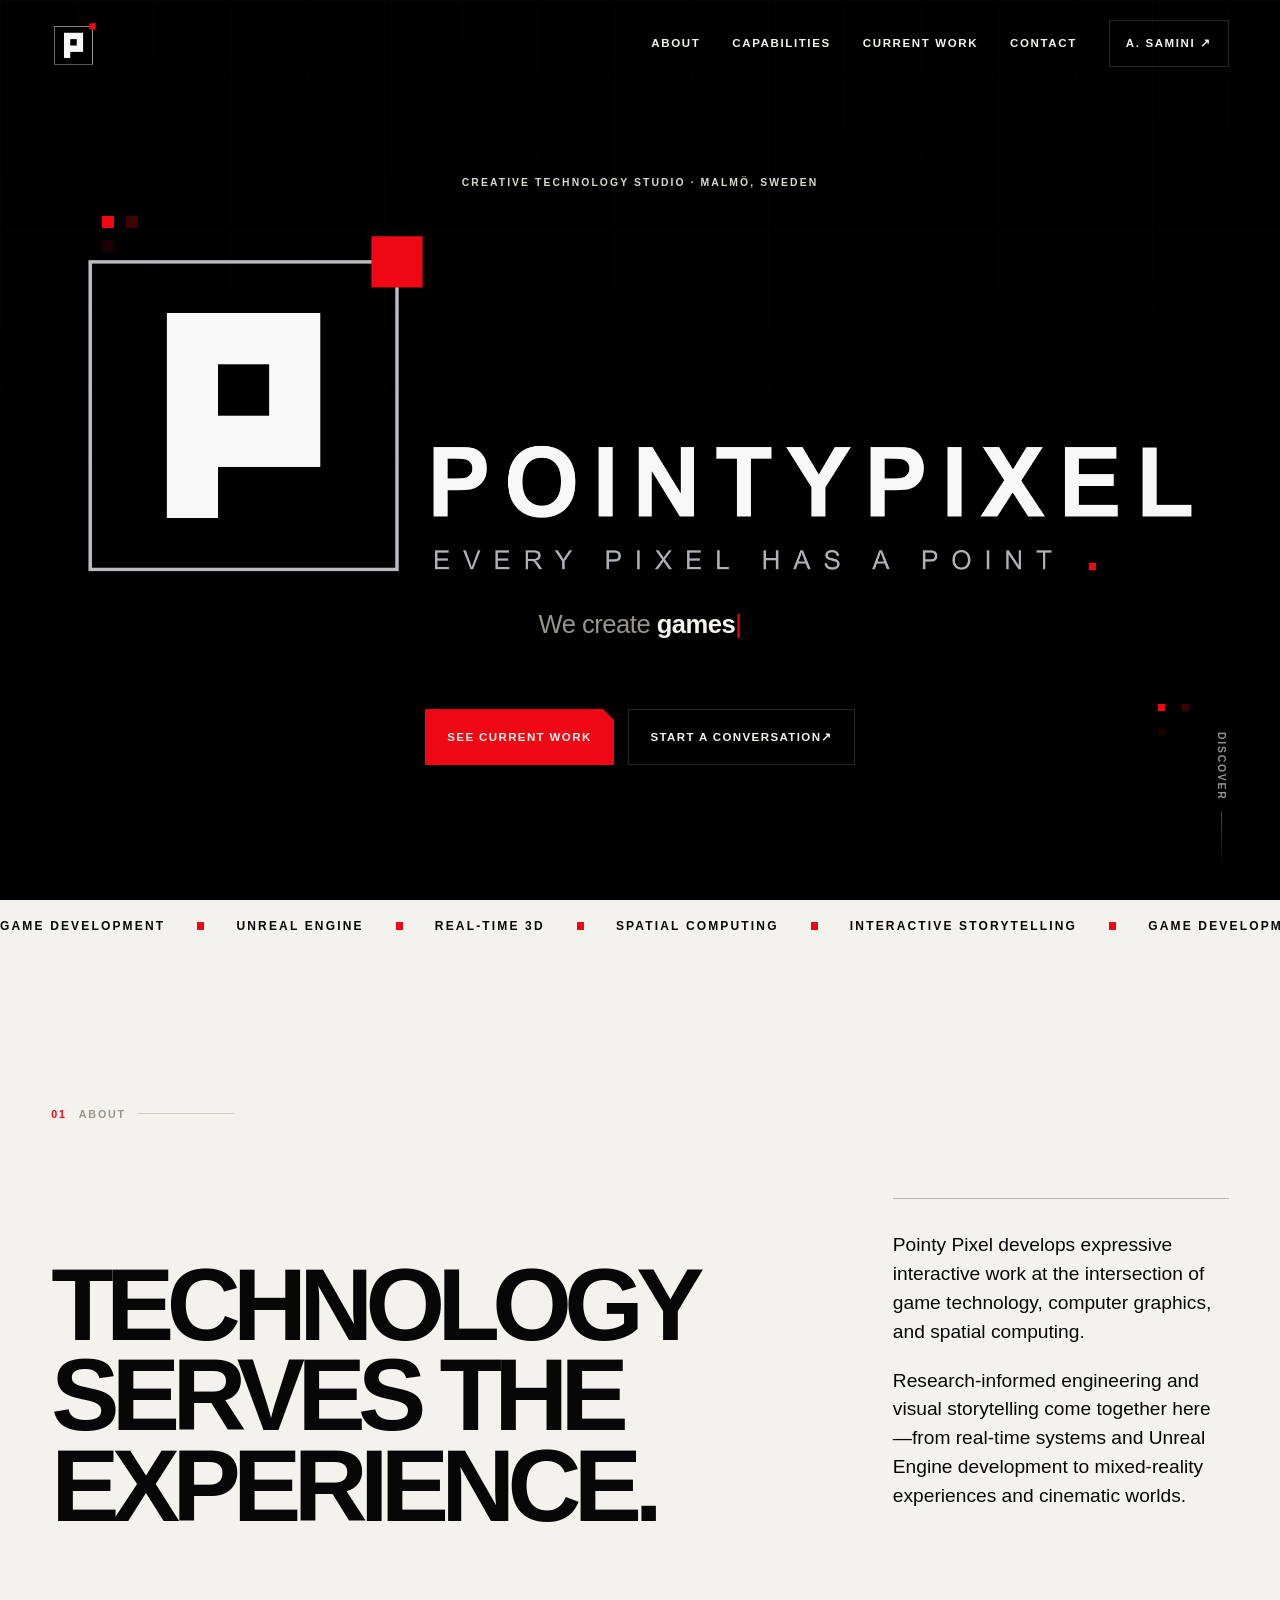
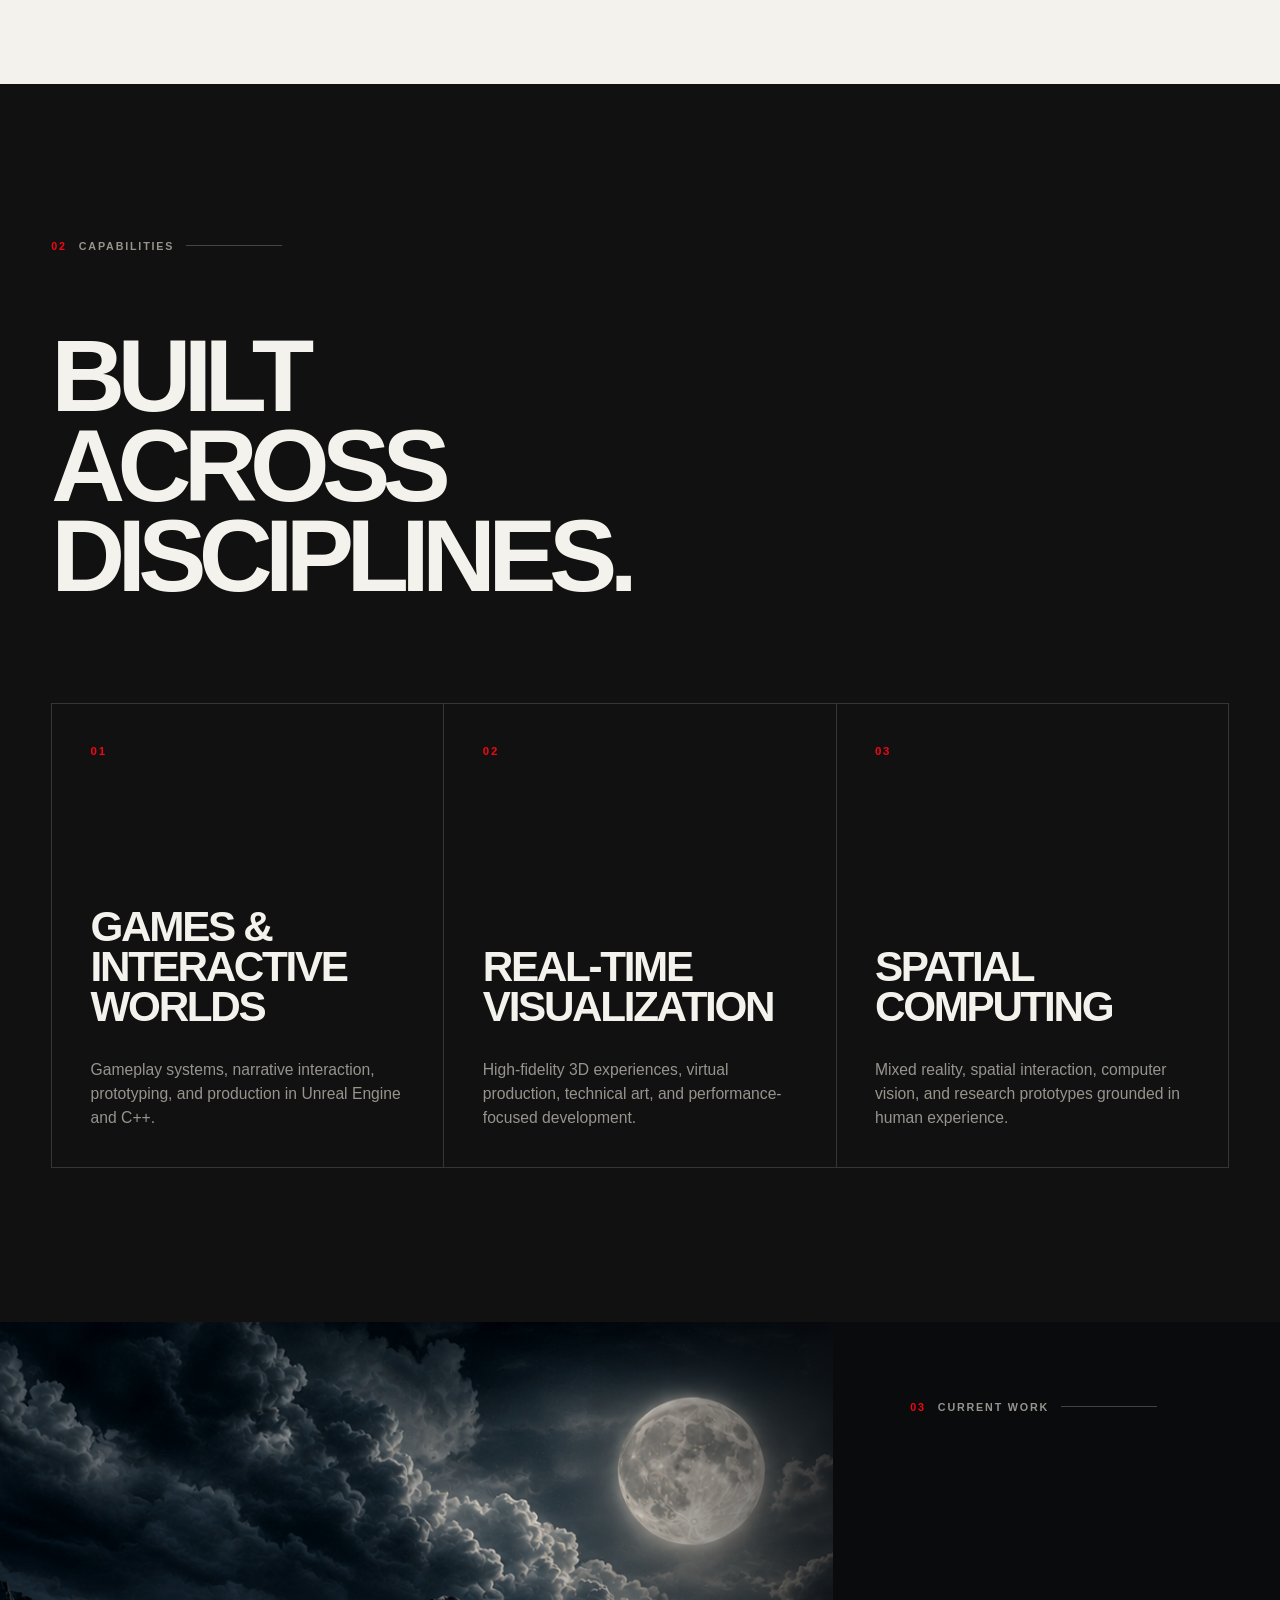
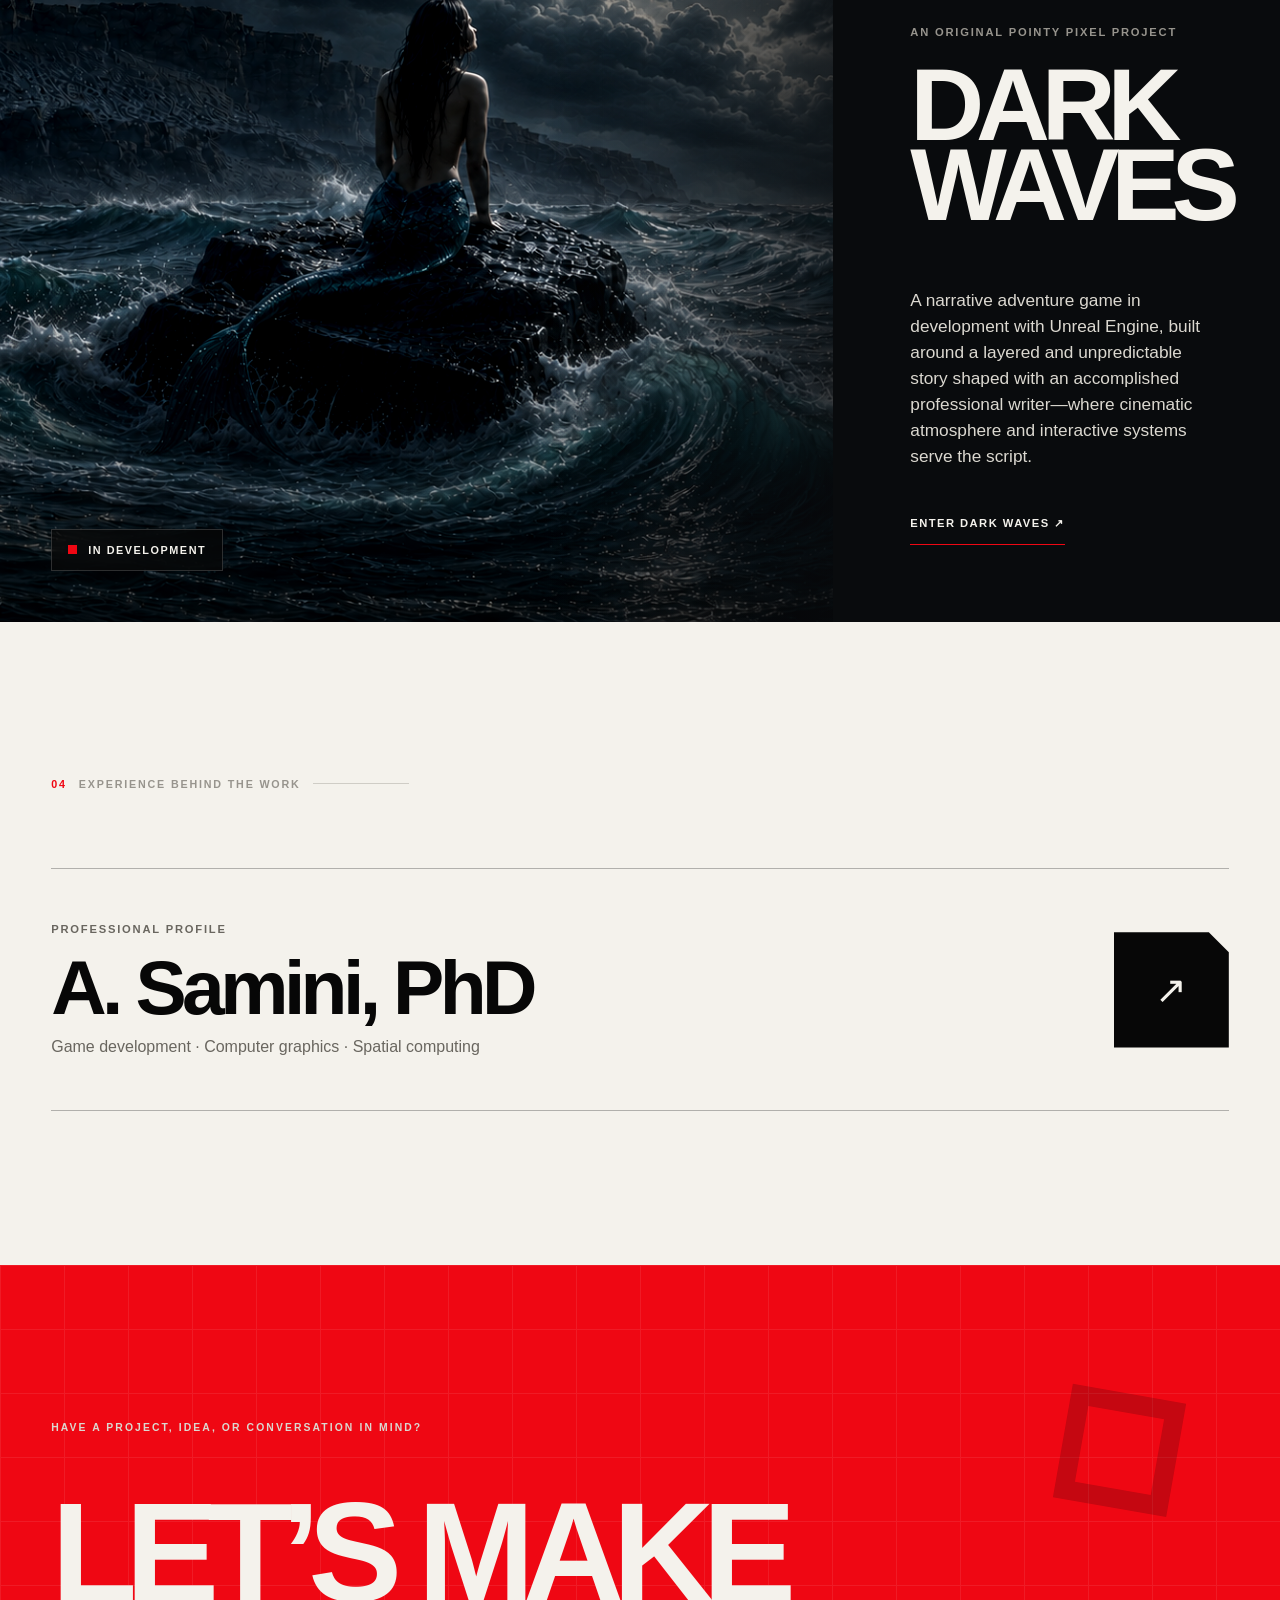
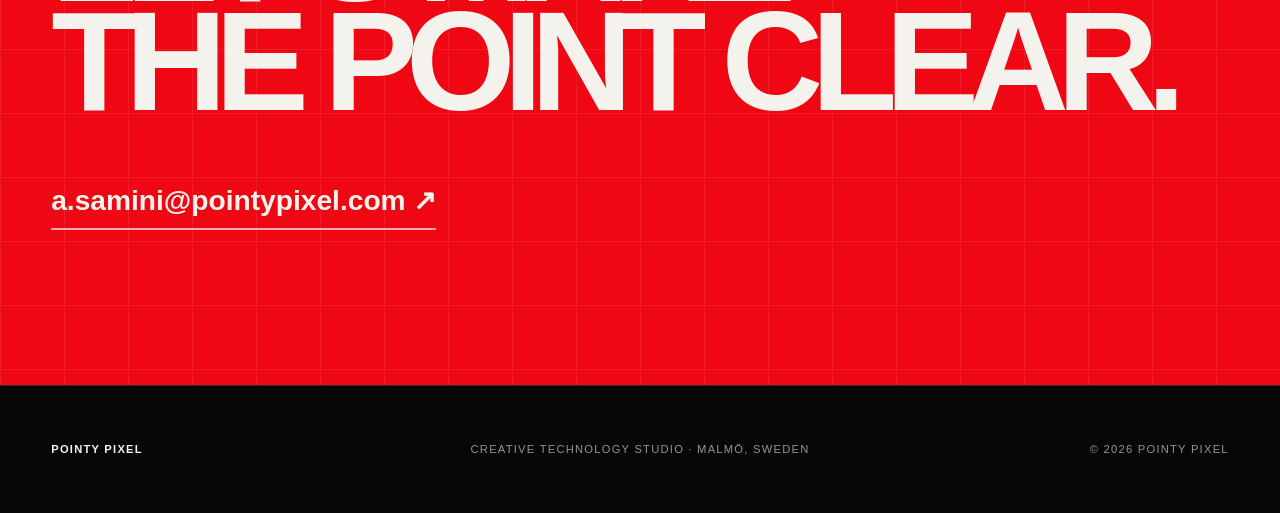
==== commit 6319d571: "Publish redesigned Pointy Pixel site" ====
--- a/index.html
+++ b/index.html
@@ -1,487 +1,152 @@
-<!DOCTYPE html>
-<html lang="en">
-<head>
-  <meta charset="utf-8">
-  <meta content="width=device-width, initial-scale=1.0" name="viewport">
-  <title>iPortfolio Bootstrap Template - Index</title>
-  <meta content="" name="description">
-  <meta content="" name="keywords">
-  <!-- Favicons -->
-  <link href="assets/img/favicon.png" rel="icon">
-  <link href="assets/img/apple-touch-icon.png" rel="apple-touch-icon">
-  <!-- Google Fonts -->
-  <link href="https://fonts.googleapis.com/css?family=Open+Sans:300,300i,400,400i,600,600i,700,700i|Raleway:300,300i,400,400i,500,500i,600,600i,700,700i|Poppins:300,300i,400,400i,500,500i,600,600i,700,700i" rel="stylesheet">
-
-  <!-- Vendor CSS Files -->
-  <link href="assets/vendor/aos/aos.css" rel="stylesheet">
-  <link href="assets/vendor/bootstrap/css/bootstrap.min.css" rel="stylesheet">
-  <link href="assets/vendor/bootstrap-icons/bootstrap-icons.css" rel="stylesheet">
-  <link href="assets/vendor/boxicons/css/boxicons.min.css" rel="stylesheet">
-  <link href="assets/vendor/glightbox/css/glightbox.min.css" rel="stylesheet">
-  <link href="assets/vendor/swiper/swiper-bundle.min.css" rel="stylesheet">
-
-  <!-- Template Main CSS File -->
-  <link href="assets/css/style.css" rel="stylesheet">
-
-  <!-- =======================================================
-  * Template Name: iPortfolio
-  * Updated: Jan 09 2024 with Bootstrap v5.3.2
-  * Template URL: https://bootstrapmade.com/iportfolio-bootstrap-portfolio-websites-template/
-  * Author: BootstrapMade.com
-  * License: https://bootstrapmade.com/license/
-  ======================================================== -->
-</head>
-
-<body>
-
-  <!-- ======= Mobile nav toggle button ======= -->
-  <i class="bi bi-list mobile-nav-toggle d-xl-none"></i>
-
-  <!-- ======= Header ======= -->
-  <header id="header">
-    <div class="d-flex flex-column">
-
-      <div class="profile">
-        <img src="assets/img/profile-img.jpg" alt="" class="img-fluid rounded-circle">
-        <h1 class="text-light"><a href="index.html">Ali Samini (PhD)</a></h1>
-        <div class="social-links mt-3 text-center">
-          <a href="https://www.linkedin.com/in/ali-samini-179515151/" class="linkedin"><i class="bx bxl-linkedin"></i></a>
-          <a href="https://scholar.google.com/citations?user=c8K1OJEAAAAJ&hl=en" class="google-Scholar"><i class="bx bxl-google"></i></a>
-          <a href="https://www.facebook.com/ali.samini.9" class="facebook"><i class="bx bxl-facebook"></i></a>
-          <a href="https://www.instagram.com/a_samini?utm_source=qr&igsh=MWoxcTF0em9tbnloNA==" class="instagram"><i class="bx bxl-instagram"></i></a>
-          <a href="https://join.skype.com/invite/D6ILXjFHP0dI" class="google-plus"><i class="bx bxl-skype"></i></a>
-        </div>
-      </div>
-
-      <nav id="navbar" class="nav-menu navbar">
-        <ul>
-          <li><a href="#hero" class="nav-link scrollto active"><i class="bx bx-home"></i> <span>Home</span></a></li>
-          <li><a href="#about" class="nav-link scrollto"><i class="bx bx-user"></i> <span>About</span></a></li>
-          <li><a href="#resume" class="nav-link scrollto"><i class="bx bx-file-blank"></i> <span>Resume</span></a></li>
-          <li><a href="#portfolio" class="nav-link scrollto"><i class="bx bx-book-content"></i> <span>Portfolio</span></a></li>
-          <li><a href="#services" class="nav-link scrollto"><i class="bx bx-server"></i> <span>Publications</span></a></li>
-          <li><a href="#contact" class="nav-link scrollto"><i class="bx bx-envelope"></i> <span>Contact</span></a></li>
-        </ul>
-      </nav><!-- .nav-menu -->
-    </div>
-  </header><!-- End Header -->
-
-  <!-- ======= Hero Section ======= -->
-  <section id="hero" class="d-flex flex-column justify-content-center align-items-center">
-    <div class="hero-container" data-aos="fade-in">
-      <h1>Dr Ali Samini</h1>
-      <p>I'm <span class="typed" data-typed-items="a 3D Computer graphics Expert,a Visualization and Interaction Specialist,a Mixed Reality Specialist,an Unreal Engine professional,a VFX and Film Editor, a Script Writer"></span></p>
-    </div>
-  </section><!-- End Hero -->
-
-  <main id="main">
-
-    <!-- ======= About Section ======= -->
-    <section id="about" class="about">
-      <div class="container">
-
-        <div class="section-title">
-          <h2>About</h2>
-          <p>I am a 3D computer graphics spacialist holding a PhD in the fields of 3D visualisation and Mixed Reality. I have a wast experience of research and developement in the fields of computer graphics, Mixed Reality, interaction, image processing, and VFX. I am a an Unreal Engine expert with more than 5 years of experience including working as UE lecturer. I started programming more than 20 years ago and have more than 15 years of experience in OOP C++ programming.</p>
-        </div>
-
-        <div class="row">
-          <div class="col-lg-4" data-aos="fade-right">
-              
-            <img src="assets/img/profile-img.jpg" class="img-fluid" alt="">
-          </div>
-          <div class="col-lg-8 pt-4 pt-lg-0 content" data-aos="fade-left">
-          <p>   </p>
-           
-            <div class="row">
-              <div class="col-lg-6">
-                <ul>
-                  <li><i class="bi bi-chevron-right"></i> <strong>Birthday:</strong> <span>May 1979</span></li>
-                  <li><i class="bi bi-chevron-right"></i> <strong>Website:</strong> <span>www.perfectpixel.com</span></li>
-                  <li><i class="bi bi-chevron-right"></i> <strong>Phone:</strong> <span>+46 72 0347424</span></li>
-                  
-                </ul>
-              </div>
-              <div class="col-lg-6">
-                <ul>
-                  <li><i class="bi bi-chevron-right"></i> <strong>Degree:</strong> <span>PhD</span></li>
-                  <li><i class="bi bi-chevron-right"></i> <strong>PhEmailone:</strong> <span>ali.asamini@gmail.com</span></li>
-                    <li><i class="bi bi-chevron-right"></i> <strong>City:</strong> <span>Malmo , Sweden</span></li>
-                </ul>
-              </div>
-            </div>
-          </div>
-        </div>
-
-      </div>
-    </section><!-- End About Section -->
-
-    <!-- ======= Skills Section ======= -->
-    <section id="skills" class="skills section-bg">
-      <div class="container">
-
-        <div class="section-title">
-          <h2>Technical Skills</h2>
- 
-        </div>
-
-        <div class="row skills-content">
-
-          <div class="col-lg-6" data-aos="fade-up">
-             <strong>Real-time Renderers:</strong> 
-              <p> Unreal Engine, Unity</p>
-              <strong> XR development:</strong> <p> OpenXR, ARCore, ARToolkit, ARKit, MetaXR, Vuforia, ...</p>
-              <strong>Programming:</strong> <p>C++ (OOP), C#, Visual Studio, java, .NET, OpenGL, GLSL, ...</p>
-          </div>
-
-          <div class="col-lg-6" data-aos="fade-up" data-aos-delay="100">
-               <strong>Computer Vision and Image Processing:</strong> <p>MATLAB, OpenCV, Scene reconstruction, 3D depth data analysis, object tracking and recognition, RGB camera data analysis, Camera calibration, Photogrammetry</p>
-               <strong>3D software:</strong> <p>3Ds Max (V-ray), Blender, AutoCAD, poser, ...</p>
-               <strong>Other Skills:</strong> <p> pixel and vector based design, non-linear film editing, DSLR photography, IBM SPSS, Microsoft Excel, blockchain technology, ...</p>
-          </div>
-
-        </div>
-
-      </div>
-    </section><!-- End Skills Section -->
-
-    <!-- ======= Resume Section ======= -->
-    <section id="resume" class="resume">
-      <div class="container">
-
-        <div class="section-title">
-          <h2>Resume</h2>
-          <p>I was born in Tehran, Iran. I started Programming about 25 years ago on my Amiga500. I studied computer hardware engineering for my Bachler's Degree. After graduation I worked for a few years in the film industry as photograpger, film editor, script writer, and director's assistant. During my work with non-liniar film editing and visual effects I found my intrest and passion twards the computer graphics. Then I moved to Sweden where I did my master in advanced computer graphics followed by doing my Phd in Computer graphics and visualization. I\ve been involved in various project in different branches of computer graphics.</p>
-        </div>
-
-        <div class="row">
-          <div class="col-lg-6" data-aos="fade-up">
-            <h3 class="resume-title">Education</h3>
-            <div class="resume-item">
-              <h4>Ph.D. in Computer Graphics and Visualization &amp; Graphic Design</h4>
-              <h5>2013 - 2018</h5>
-              <p><em>Department of Science and Technology, Linköping University, Norrköping, Sweden</em></p>
-              <p>Dissertation: “Perspective correct hand-held augmented reality for improved graphics and interaction”</p>
-            </div>
-            <div class="resume-item">
-              <h4>M.Sc. in Advanced Computer Graphics &amp; Graphic Design</h4>
-              <h5>2009 - 2012</h5>
-              <p><em>Department of Science and Technology, Linköping University, Norrköping, Sweden</em></p>
-              <p>Designing a large-scale audience interaction system using 3D depth sensor data to automatically detect audiences and their gestures.</p>
-            </div>
-            <div class="resume-item">
-              <h4>Diploma in Non Linear Film Editing and Visual Effects</h4>
-              <h5>2003 - 2005</h5>
-              <p><em>Tehran Institute of Technology, Tehran, Iran</em></p>
-            </div>
-            <div class="resume-item">
-              <h4>B.Sc.in Computer Hardware Engineering</h4>
-              <h5>1997 - 2002</h5>
-              <p><em>Department of Computer Sciences, Tehran Central Branch of Azad University</em></p>
-              <p>Dissertation: “Designing a 'law flow' parliamentary system using an OOP methodology and developing the system based on the analysis.”</p>
-            </div>
-          </div>
-          <div class="col-lg-6" data-aos="fade-up" data-aos-delay="100">
-            <h3 class="resume-title">Professional Experience</h3>
-            <div class="resume-item">
-              <h4>Senior Research Engineer at IKEA Spatial Computing LAB</h4>
-              <h5>2021 - Present</h5>
-              <p><em>IKEA Marketing & Communication AB, Inter IKEA of Sweden</em></p>
-              <ul>
-                <li>Lead in the research, development, and implementation of the future technologies in the domain of spatial Computing, HCI, and 3D computer graphics. Including Mixed Reality, realtime renderers, haptics, virtual interaction, open standards, and etc..</li>
-                <li>Delegate projects to outsourced groups and companies and provide counsel on all aspects of the project. </li>
-                <li>Contribute invention disclosure for patent applications in the field of spatial computing</li>
-              </ul>
-            </div>
-            <div class="resume-item">
-              <h4>Unreal Engine Lecturer</h4>
-              <h5>2020 - 2021</h5>
-              <p><em>SForsbergs Skola, Stockholm, Sweden</em></p>
-              <ul>
-                <li>Teaching Unreal Engine Blueprint, C++.</li>
-              </ul>
-            </div>
-              <div class="resume-item">
-              <h4>Principal Research Engineer at linkoping University</h4>
-              <h5>2019 - 2021</h5>
-              <p><em>linkoping University, Sweden</em></p>
-              <ul>
-                <li>Lead in the development, and implementation of SymbiGranso: A visualization and interaction command and control systemfor UAVs and USVs. The system is developed using Unreal Engine 4, C++ ,and ROS for both desktop and Virtual Reality displays. </li>
-              </ul>
-            </div>
-              <div class="resume-item">
-              <h4>Project Manager and Software Engineer for individual projects </h4>
-              <h5>2017 - 2019</h5>
-              <p><em>linkoping University, Sweden</em></p>
-              <ul>
-                <li>MenuBin: An augmented reality menu visualization software forrestaurants, based on Unity engine and Vuforia  </li>
-                <li>Abiar: a farm management application based on Unity engine   </li>
-              </ul>
-            </div>
-              <div class="resume-item">
-              <h4>Research Engineer, Software Engineer</h4>
-              <h5>2011 - 2017</h5>
-              <p><em>linkoping University, Sweden</em></p>
-              <ul>
-                <li>2013-2015: Collaborative Unmanned Aircraft Systems (CUAS), Visualisation and UI development, Flight Simulator LAB, Linköping,Sweden  </li>
-                <li>2012: Augmented Reality in Building Construction Inspection Science and Technology Department, Linköping University, Sweden  </li>
-                <li>2011-2012: Human Activity Recognition and Monitoring Science and Technology Department, Linköping University, Sweden  </li>
-              </ul>
-            </div>
-              <div class="resume-item">
-              <h4>Software Engineer</h4>
-              <h5>2000 - 2009</h5>
-              <ul>
-                <li>Photographer, film Editor, director’s assistant and Script Writer for movies</li>
-                <li>Sales and System Manager at “Gardesh E Rooz”</li>
-                <li>Co-founder, Programmer and Hardware Service at “Nosa Tech”</li>
-              </ul>
-            </div>
-          </div>
-        </div>
-
-      </div>
-    </section><!-- End Resume Section -->
-
-    <!-- ======= Portfolio Section ======= -->
-    <section id="portfolio" class="portfolio section-bg">
-      <div class="container">
-
-        <div class="section-title">
-          <h2>Portfolio</h2>
-          <p>The following are a number of selected projects which I developed. </p>
-        </div>
-
-
-        <div class="row portfolio-container" data-aos="fade-up" data-aos-delay="100">
-
-          <div class="col-lg-4 col-md-6 portfolio-item filter-app">
-            <div class="portfolio-wrap">
-              <img src="assets/img/portfolio/portfolio-1.jpg" class="img-fluid" alt="">
-              <div class="portfolio-links">
-				<a href="portfolio-details.html" title="More Details"><i class="bx bx-link"></i></a>
-                <a href="assets/img/portfolio/portfolio-1.jpg" data-gallery="portfolioGallery" class="portfolio-lightbox" title="Ikea Furniture Planner Visualization in VR From the VPC Code"><i class="bx bx-plus"></i></a>
-              </div>
-            </div>
-          </div>
-
-          <div class="col-lg-4 col-md-6 portfolio-item filter-web">
-            <div class="portfolio-wrap">
-              <img src="assets/img/portfolio/portfolio-2.jpg" class="img-fluid" alt="">
-              <div class="portfolio-links">
-                <a href="assets/img/portfolio/portfolio-2.jpg" data-gallery="portfolioGallery" class="portfolio-lightbox" title="Virtual Reality Article Browser"><i class="bx bx-plus"></i></a>
-                <a href="portfolio-details2.html" title="More Details"><i class="bx bx-link"></i></a>
-              </div>
-            </div>
-          </div>
-
-          <div class="col-lg-4 col-md-6 portfolio-item filter-app">
-            <div class="portfolio-wrap">
-              <img src="assets/img/portfolio/portfolio-3.jpg" class="img-fluid" alt="">
-              <div class="portfolio-links">
-                <a href="assets/img/portfolio/portfolio-3.jpg" data-gallery="portfolioGallery" class="portfolio-lightbox" title="A Complete IKEA Showroom Visualization in UE5"><i class="bx bx-plus"></i></a>
-                <a href="portfolio-details3.html" title="More Details"><i class="bx bx-link"></i></a>
-              </div>
-            </div>
-          </div>
-
-          <div class="col-lg-4 col-md-6 portfolio-item filter-card">
-            <div class="portfolio-wrap">
-              <img src="assets/img/portfolio/portfolio-4.jpg" class="img-fluid" alt="">
-              <div class="portfolio-links">
-                <a href="assets/img/portfolio/portfolio-4.jpg" data-gallery="portfolioGallery" class="portfolio-lightbox" title="Ikea Price Tag Visualization in VR"><i class="bx bx-plus"></i></a>
-                <a href="portfolio-details4.html" title="More Details"><i class="bx bx-link"></i></a>
-              </div>
-            </div>
-          </div>
-
-          <div class="col-lg-4 col-md-6 portfolio-item filter-web">
-            <div class="portfolio-wrap">
-              <img src="assets/img/portfolio/portfolio-5.jpg" class="img-fluid" alt="">
-              <div class="portfolio-links">
-                <a href="assets/img/portfolio/portfolio-5.jpg" data-gallery="portfolioGallery" class="portfolio-lightbox" title="SymbiCloud: a drone rescue mission command and control system for VR and Desctop."><i class="bx bx-plus"></i></a>
-                <a href="portfolio-details5.html" title="More Details"><i class="bx bx-link"></i></a>
-              </div>
-            </div>
-          </div>
-
-          <div class="col-lg-4 col-md-6 portfolio-item filter-app">
-            <div class="portfolio-wrap">
-              <img src="assets/img/portfolio/portfolio-6.jpg" class="img-fluid" alt="">
-              <div class="portfolio-links">
-                <a href="assets/img/portfolio/portfolio-6.jpg" data-gallery="portfolioGallery" class="portfolio-lightbox" title="Wand Like Interaction with a Hand Held Tablet DeviceA Study on Selection and Pose Manipulation TubeR"><i class="bx bx-plus"></i></a>
-                <a href="portfolio-details6.html" title="More Details"><i class="bx bx-link"></i></a>
-              </div>
-            </div>
-          </div>
-
-          <div class="col-lg-4 col-md-6 portfolio-item filter-card">
-            <div class="portfolio-wrap">
-              <img src="assets/img/portfolio/portfolio-7.jpg" class="img-fluid" alt="">
-              <div class="portfolio-links">
-                <a href="assets/img/portfolio/portfolio-7.jpg" data-gallery="portfolioGallery" class="portfolio-lightbox" title="Improving Close and Distant Device Movement Pose Manipulation for Hand Held Augmented Reality"><i class="bx bx-plus"></i></a>
-                <a href="portfolio-details7.html" title="More Details"><i class="bx bx-link"></i></a>
-              </div>
-            </div>
-          </div>
-
-          <div class="col-lg-4 col-md-6 portfolio-item filter-card">
-            <div class="portfolio-wrap">
-              <img src="assets/img/portfolio/portfolio-8.jpg" class="img-fluid" alt="">
-              <div class="portfolio-links">
-                <a href="assets/img/portfolio/portfolio-8.jpg" data-gallery="portfolioGallery" class="portfolio-lightbox" title="A Perspective Geometry Approach to User Perspective Rendering"><i class="bx bx-plus"></i></a>
-                <a href="portfolio-details8.html" title="More Details"><i class="bx bx-link"></i></a>
-              </div>
-            </div>
-          </div>
-
-          <div class="col-lg-4 col-md-6 portfolio-item filter-web">
-            <div class="portfolio-wrap">
-              <img src="assets/img/portfolio/portfolio-9.jpg" class="img-fluid" alt="">
-              <div class="portfolio-links">
-                <a href="assets/img/portfolio/portfolio-9.jpg" data-gallery="portfolioGallery" class="portfolio-lightbox" title="Visualize installations inside a wall using on a tablet using ARToolkit"><i class="bx bx-plus"></i></a>
-                <a href="portfolio-details9.html" title="More Details"><i class="bx bx-link"></i></a>
-              </div>
-            </div>
-          </div>
-
-        </div>
-
-      </div>
-    </section><!-- End Portfolio Section -->
-
-    <!-- ======= Services Section ======= -->
-    <section id="services" class="services">
-      <div class="container">
-
-        <div class="section-title">
-          <h2>Publications</h2>
-        </div>
-
-        <div class="row">
-          <div class="col-lg" data-aos="fade-up">
-            <div class="publication-item">
-              <p>2021:	A. Samini, K. Lundin Palmerius, and P. Ljung, ‘A Review of Current, Complete Augmented Reality Solutions’, in 2021 International Conference On Cyberworlds (Cw 2021), 2021, pp. 49–56</p>
-              <p>2019:	A. Samini and K. L. Palmerius. Wand-Like Interaction with a Hand-Held Tablet Device—A Study on Selection and Pose Manipulation Techniques. In the Information journal, volume 10, number 4, article 152</p>
-              <p>2017:	A. Samini and K. L. Palmerius. Popular performance metrics for evaluation of interaction in virtual and augmented reality. In 2017 International Conference on Cyberworlds (CW), volume 00, pages 206– 209, 2017</p>
-              <p>2016:	A. Samini and K. Lundin Palmerius. A study on improving close and distant device movement pose manipulation for hand-held augmented reality. In Proceedings of the 22Nd ACM Conference on Virtual Reality Software and Technology, VRST ’16, pages 121–128, New York, NY, USA, 2016. ACM</p>
-              <p>2016:	A. Samini and K. Lundin Palmerius. A User Study on Touch Interaction for User-Perspective Rendering in Hand-Held Video See-Through Augmented Reality, pages 304–317. Springer International Publishing, Cham, 2016</p>
-              <p>2015:	A. Samini and K. Lundin Palmerius. Device registration for 3d geometry based user-perspective rendering in hand-held video see-through augmented reality. In L. T. De Paolis and A. Mongelli, editors, Augmented and Virtual Reality, volume 9254 of Lecture Notes in Computer Science, pages 151–167. Springer International Publishing, 2015</p>
-              <p>2014:	A. Samini and K. Lundin Palmerius. A perspective geometry approach to user-perspective rendering in hand-held video see-through augmented reality. In Proceedings of the 20th ACM Symposium on Virtual Reality Software and Technology, VRST ’14, pages 207–208, New York, NY, USA, 2014. ACM</p>
-              <p>2013:	P. Dell’Acqua, L. V. Klompstra, T. Jaarsma, and A. Samini. An assistive tool for monitoring physical activities in older adults. In 2013 IEEE 2nd International Conference on Serious Games and Applications for Health (SeGAH), pages 1–6, 2013</p>  
-            </div>
-          </div>
-        </div>
-
-      </div>
-    </section><!-- End Services Section -->
-
-   
-    <!-- ======= Contact Section ======= -->
-    <section id="contact" class="contact">
-      <div class="container">
-
-        <div class="section-title">
-          <h2>Contact</h2>
-          
-        </div>
-
-        <div class="row" data-aos="fade-in">
-
-          <div class="col-lg-5 d-flex align-items-stretch">
-            <div class="info">
-              <div class="address">
-                <i class="bi bi-geo-alt"></i>
-                <h4>Location:</h4>
-                <p>Malmo, Sweden</p>
-              </div>
-
-              <div class="email">
-                <i class="bi bi-envelope"></i>
-                <h4>Email:</h4>
-                <p>ali.asamini@gmail.com</p>
-              </div>
-
-              <div class="phone">
-                <i class="bi bi-phone"></i>
-                <h4>Call:</h4>
-                <p>+46 72 0347424</p>
-              </div>
-
-             
-            </div>
-
-          </div>
-
-          <div class="col-lg-7 mt-5 mt-lg-0 d-flex align-items-stretch">
-            <form action="forms/contact.php" method="post" role="form" class="php-email-form">
-              <div class="row">
-                <div class="form-group col-md-6">
-                  <label for="name">Your Name</label>
-                  <input type="text" name="name" class="form-control" id="name" required>
-                </div>
-                <div class="form-group col-md-6">
-                  <label for="name">Your Email</label>
-                  <input type="email" class="form-control" name="email" id="email" required>
-                </div>
-              </div>
-              <div class="form-group">
-                <label for="name">Subject</label>
-                <input type="text" class="form-control" name="subject" id="subject" required>
-              </div>
-              <div class="form-group">
-                <label for="name">Message</label>
-                <textarea class="form-control" name="message" rows="10" required></textarea>
-              </div>
-              <div class="my-3">
-                <div class="loading">Loading</div>
-                <div class="error-message"></div>
-                <div class="sent-message">Your message has been sent. Thank you!</div>
-              </div>
-              <div class="text-center"><button type="submit">Send Message</button></div>
-            </form>
-          </div>
-
-        </div>
-
-      </div>
-    </section><!-- End Contact Section -->
-
-  </main><!-- End #main -->
-
-  <!-- ======= Footer ======= -->
-  <footer id="footer">
-    <div class="container">
-      <div class="copyright">
-        &copy; Copyright <strong><span>iPortfolio</span></strong>
-      </div>
-      <div class="credits">
-        <!-- All the links in the footer should remain intact. -->
-        <!-- You can delete the links only if you purchased the pro version. -->
-        <!-- Licensing information: https://bootstrapmade.com/license/ -->
-        <!-- Purchase the pro version with working PHP/AJAX contact form: https://bootstrapmade.com/iportfolio-bootstrap-portfolio-websites-template/ -->
-        Designed by <a href="https://bootstrapmade.com/">BootstrapMade</a>
-      </div>
-    </div>
-  </footer><!-- End  Footer -->
-
-  <a href="#" class="back-to-top d-flex align-items-center justify-content-center"><i class="bi bi-arrow-up-short"></i></a>
-
-  <!-- Vendor JS Files -->
-  <script src="assets/vendor/purecounter/purecounter_vanilla.js"></script>
-  <script src="assets/vendor/aos/aos.js"></script>
-  <script src="assets/vendor/bootstrap/js/bootstrap.bundle.min.js"></script>
-  <script src="assets/vendor/glightbox/js/glightbox.min.js"></script>
-  <script src="assets/vendor/isotope-layout/isotope.pkgd.min.js"></script>
-  <script src="assets/vendor/swiper/swiper-bundle.min.js"></script>
-  <script src="assets/vendor/typed.js/typed.umd.js"></script>
-  <script src="assets/vendor/waypoints/noframework.waypoints.js"></script>
-  <script src="assets/vendor/php-email-form/validate.js"></script>
-
-  <!-- Template Main JS File -->
-  <script src="assets/js/main.js"></script>
-
-</body>
-
-
-</html>
+<!doctype html>
+<html lang="en">
+<head>
+  <meta charset="utf-8">
+  <meta name="viewport" content="width=device-width, initial-scale=1">
+  <title>Pointy Pixel — Games, Real-Time Worlds &amp; Spatial Experiences</title>
+  <meta name="description" content="Pointy Pixel is a Malmö-based creative technology studio working across game development, real-time 3D, spatial computing, and interactive storytelling.">
+  <meta name="theme-color" content="#070707">
+  <meta property="og:title" content="Pointy Pixel">
+  <meta property="og:description" content="Games, real-time worlds, and spatial experiences built with technical depth and visual intent.">
+  <meta property="og:type" content="website">
+  <meta property="og:url" content="https://pointypixel.com/">
+  <meta property="og:image" content="https://pointypixel.com/assets/img/dark-waves-key-art.png">
+  <link rel="icon" href="/assets/brand/pointypixel-identity-icon-black.png" type="image/png">
+  <link rel="stylesheet" href="/assets/css/pointypixel-home.css?v=20260821-mobile-2">
+  <link rel="stylesheet" href="/assets/css/pointypixel-brand.css?v=20260826-icon-only">
+</head>
+<body>
+  <a class="skip-link" href="#main">Skip to content</a>
+
+  <header class="site-header" data-header>
+    <a class="pp-brand pp-brand--icon-only" href="#top" aria-label="Pointy Pixel home">
+      <span class="pp-brand__mark" aria-hidden="true"><img src="/assets/brand/pointypixel-identity-mark.png" alt=""></span>
+    </a>
+
+    <button class="menu-toggle" type="button" aria-expanded="false" aria-controls="site-nav" aria-label="Open navigation menu" data-menu-toggle>
+      <span>Menu</span>
+      <i aria-hidden="true"></i>
+    </button>
+
+    <nav class="site-nav" id="site-nav" aria-label="Primary navigation" data-nav>
+      <a href="#about">About</a>
+      <a href="#capabilities">Capabilities</a>
+      <a href="#dark-waves">Current work</a>
+      <a href="#contact">Contact</a>
+      <a class="nav-profile" href="/cv/">A. Samini <span aria-hidden="true">↗</span></a>
+    </nav>
+  </header>
+
+  <main id="main">
+    <section class="hero" id="top" aria-labelledby="hero-title">
+      <div class="hero-grid" aria-hidden="true"></div>
+      <div class="pixel-orbit pixel-orbit--one" aria-hidden="true"></div>
+      <div class="pixel-orbit pixel-orbit--two" aria-hidden="true"></div>
+
+      <div class="hero-content">
+        <p class="eyebrow reveal">Creative technology studio · Malmö, Sweden</p>
+        <h1 class="sr-only" id="hero-title">Pointy Pixel — Every Pixel Has a Point</h1>
+        <picture class="hero-logo reveal reveal--logo">
+          <img src="/assets/brand/pointypixel-identity-horizontal.png" alt="Pointy Pixel — Every Pixel Has a Point">
+        </picture>
+        <p class="hero-statement reveal"><span class="hero-lead">We create</span> <span class="typed" data-typed-items="games,real-time worlds,spatial experiences,interactive stories"></span><noscript> games.</noscript></p>
+        <div class="hero-actions reveal">
+          <a class="button button--primary" href="#dark-waves">See current work</a>
+          <a class="button button--quiet" href="mailto:a.samini@pointypixel.com">Start a conversation <span aria-hidden="true">↗</span></a>
+        </div>
+      </div>
+
+      <a class="scroll-cue" href="#about" aria-label="Scroll to about Pointy Pixel">
+        <span>Discover</span><i aria-hidden="true"></i>
+      </a>
+    </section>
+
+    <div class="signal-strip" aria-label="Pointy Pixel areas of work">
+      <div class="signal-track">
+        <span>Game Development</span><i></i><span>Unreal Engine</span><i></i><span>Real-Time 3D</span><i></i><span>Spatial Computing</span><i></i><span>Interactive Storytelling</span><i></i>
+        <span aria-hidden="true">Game Development</span><i aria-hidden="true"></i><span aria-hidden="true">Unreal Engine</span><i aria-hidden="true"></i><span aria-hidden="true">Real-Time 3D</span><i aria-hidden="true"></i><span aria-hidden="true">Spatial Computing</span><i aria-hidden="true"></i><span aria-hidden="true">Interactive Storytelling</span><i aria-hidden="true"></i>
+      </div>
+    </div>
+
+    <section class="section about" id="about" aria-labelledby="about-title">
+      <div class="section-label reveal"><span>01</span> About</div>
+      <div class="about-copy">
+        <h2 class="display-heading reveal" id="about-title">Technology serves the experience.</h2>
+        <div class="about-detail reveal">
+          <p>Pointy Pixel develops expressive interactive work at the intersection of game technology, computer graphics, and spatial computing.</p>
+          <p>Research-informed engineering and visual storytelling come together here—from real-time systems and Unreal Engine development to mixed-reality experiences and cinematic worlds.</p>
+        </div>
+      </div>
+    </section>
+
+    <section class="section capabilities" id="capabilities" aria-labelledby="capabilities-title">
+      <div class="section-label reveal"><span>02</span> Capabilities</div>
+      <h2 class="display-heading display-heading--narrow reveal" id="capabilities-title">Built across disciplines.</h2>
+
+      <div class="capability-grid">
+        <article class="capability-card reveal">
+          <span class="capability-number">01</span>
+          <h3>Games &amp;<br>Interactive Worlds</h3>
+          <p>Gameplay systems, narrative interaction, prototyping, and production in Unreal Engine and C++.</p>
+          <div class="card-point" aria-hidden="true"></div>
+        </article>
+        <article class="capability-card reveal">
+          <span class="capability-number">02</span>
+          <h3>Real-Time<br>Visualization</h3>
+          <p>High-fidelity 3D experiences, virtual production, technical art, and performance-focused development.</p>
+          <div class="card-point" aria-hidden="true"></div>
+        </article>
+        <article class="capability-card reveal">
+          <span class="capability-number">03</span>
+          <h3>Spatial<br>Computing</h3>
+          <p>Mixed reality, spatial interaction, computer vision, and research prototypes grounded in human experience.</p>
+          <div class="card-point" aria-hidden="true"></div>
+        </article>
+      </div>
+    </section>
+
+    <section class="project" id="dark-waves" aria-labelledby="dark-waves-title">
+      <div class="project-visual reveal">
+        <img src="/assets/img/dark-waves-key-art.png" alt="A moonlit sea and a figure on a rock, key art for Dark Waves">
+        <div class="project-shade" aria-hidden="true"></div>
+        <p class="project-status"><span></span> In development</p>
+      </div>
+      <div class="project-copy reveal">
+        <div class="section-label section-label--light"><span>03</span> Current work</div>
+        <p class="project-kicker">An original Pointy Pixel project</p>
+        <h2 id="dark-waves-title">Dark<br>Waves</h2>
+        <p class="project-description">A narrative adventure game in development with Unreal Engine, built around a layered and unpredictable story shaped with an accomplished professional writer—where cinematic atmosphere and interactive systems serve the script.</p>
+        <a class="project-note" href="/dark-waves/">Enter Dark Waves <span aria-hidden="true">↗</span></a>
+      </div>
+    </section>
+
+    <section class="section profile-link" aria-labelledby="profile-title">
+      <div class="section-label reveal"><span>04</span> Experience behind the work</div>
+      <a class="profile-card reveal" href="/cv/">
+        <div>
+          <p>Professional profile</p>
+          <h2 id="profile-title">A. Samini, PhD</h2>
+          <span>Game development · Computer graphics · Spatial computing</span>
+        </div>
+        <span class="profile-arrow" aria-hidden="true">↗</span>
+      </a>
+    </section>
+
+    <section class="contact" id="contact" aria-labelledby="contact-title">
+      <div class="contact-pixel" aria-hidden="true"></div>
+      <p class="eyebrow reveal">Have a project, idea, or conversation in mind?</p>
+      <h2 class="reveal" id="contact-title">Let’s make<br>the point clear.</h2>
+      <a class="contact-email reveal" href="mailto:a.samini@pointypixel.com">a.samini@pointypixel.com <span aria-hidden="true">↗</span></a>
+    </section>
+  </main>
+
+  <footer class="site-footer">
+    <a href="#top">Pointy Pixel</a>
+    <p>Creative technology studio · Malmö, Sweden</p>
+    <p>© 2026 Pointy Pixel</p>
+  </footer>
+
+  <script src="/assets/vendor/typed.js/typed.umd.js"></script>
+  <script src="/assets/js/pointypixel-home.js?v=20260821-mobile"></script>
+</body>
+</html>
--- a/assets/css/pointypixel-home.css
+++ b/assets/css/pointypixel-home.css
@@ -0,0 +1,1022 @@
+:root {
+  --ink: #070707;
+  --ink-soft: #111111;
+  --paper: #f4f2ec;
+  --paper-soft: #dbd8d0;
+  --muted: #97948d;
+  --line: rgba(244, 242, 236, 0.16);
+  --red: #ef0713;
+  --page-pad: clamp(1.25rem, 4vw, 4.5rem);
+  --header-height: 5.5rem;
+  --ease: cubic-bezier(.2, .78, .25, 1);
+}
+
+* {
+  box-sizing: border-box;
+}
+
+html {
+  scroll-behavior: smooth;
+  background: var(--ink);
+}
+
+body {
+  margin: 0;
+  color: var(--paper);
+  background: var(--ink);
+  font-family: Arial, Helvetica, sans-serif;
+  font-size: 16px;
+  line-height: 1.5;
+  overflow-x: hidden;
+}
+
+body.menu-open {
+  overflow: hidden;
+}
+
+a {
+  color: inherit;
+  text-decoration: none;
+}
+
+img {
+  display: block;
+  max-width: 100%;
+}
+
+button,
+a {
+  -webkit-tap-highlight-color: transparent;
+}
+
+button:focus-visible,
+a:focus-visible {
+  outline: 2px solid var(--red);
+  outline-offset: 4px;
+}
+
+.sr-only {
+  position: absolute;
+  width: 1px;
+  height: 1px;
+  padding: 0;
+  margin: -1px;
+  overflow: hidden;
+  clip: rect(0, 0, 0, 0);
+  white-space: nowrap;
+  border: 0;
+}
+
+.skip-link {
+  position: fixed;
+  top: 1rem;
+  left: 1rem;
+  z-index: 200;
+  padding: .75rem 1rem;
+  color: var(--ink);
+  background: var(--paper);
+  transform: translateY(-160%);
+  transition: transform .2s ease;
+}
+
+.skip-link:focus {
+  transform: translateY(0);
+}
+
+.site-header {
+  position: fixed;
+  inset: 0 0 auto;
+  z-index: 100;
+  height: var(--header-height);
+  display: flex;
+  align-items: center;
+  justify-content: space-between;
+  padding-inline: var(--page-pad);
+  border-bottom: 1px solid transparent;
+  transition: background .35s ease, border-color .35s ease;
+}
+
+.site-header.is-scrolled {
+  height: var(--header-height);
+  background: rgba(7, 7, 7, .88);
+  border-color: var(--line);
+  backdrop-filter: blur(18px);
+}
+
+.brand-mark {
+  position: relative;
+  z-index: 3;
+  display: block;
+  width: 2.9rem;
+  line-height: 0;
+  background: transparent;
+}
+
+.brand-mark img {
+  width: 100%;
+  height: auto;
+}
+
+.site-nav {
+  display: flex;
+  align-items: center;
+  gap: clamp(1.25rem, 2.5vw, 2.75rem);
+  font-size: .72rem;
+  font-weight: 700;
+  letter-spacing: .14em;
+  text-transform: uppercase;
+}
+
+.site-nav a {
+  position: relative;
+  padding-block: .5rem;
+}
+
+.site-nav a::after {
+  content: "";
+  position: absolute;
+  left: 0;
+  right: 100%;
+  bottom: 0;
+  height: 2px;
+  background: var(--red);
+  transition: right .3s var(--ease);
+}
+
+.site-nav a:hover::after,
+.site-nav a:focus-visible::after {
+  right: 0;
+}
+
+.site-nav .nav-profile {
+  padding: .85rem 1rem;
+  border: 1px solid var(--line);
+}
+
+.site-nav .nav-profile::after {
+  display: none;
+}
+
+.site-nav .nav-profile:hover {
+  color: var(--ink);
+  background: var(--paper);
+}
+
+.menu-toggle {
+  position: relative;
+  z-index: 3;
+  display: none;
+  min-height: 2.75rem;
+  padding: .65rem 0;
+  color: var(--paper);
+  background: transparent;
+  border: 0;
+  font: inherit;
+  font-size: .7rem;
+  font-weight: 700;
+  letter-spacing: .14em;
+  text-transform: uppercase;
+}
+
+.hero {
+  position: relative;
+  min-height: 100svh;
+  display: grid;
+  place-items: center;
+  padding: calc(var(--header-height) + 3rem) var(--page-pad) 6rem;
+  isolation: isolate;
+  overflow: hidden;
+}
+
+.hero::before {
+  content: "";
+  position: absolute;
+  inset: 0;
+  z-index: -3;
+  background: #000;
+}
+
+.hero-grid {
+  position: absolute;
+  inset: 0;
+  z-index: -2;
+  opacity: .46;
+  background-image:
+    linear-gradient(rgba(255, 255, 255, .045) 1px, transparent 1px),
+    linear-gradient(90deg, rgba(255, 255, 255, .045) 1px, transparent 1px);
+  background-size: clamp(46px, 6vw, 88px) clamp(46px, 6vw, 88px);
+  mask-image: linear-gradient(to bottom, black, transparent 88%);
+}
+
+.hero-content {
+  width: min(100%, 112rem);
+  text-align: center;
+}
+
+.eyebrow {
+  margin: 0;
+  color: var(--paper-soft);
+  font-size: clamp(.65rem, .8vw, .82rem);
+  font-weight: 700;
+  letter-spacing: .2em;
+  text-transform: uppercase;
+}
+
+.hero-logo {
+  display: block;
+  width: min(94%, 78rem);
+  margin: clamp(2rem, 5vh, 4.5rem) auto clamp(1.5rem, 4vh, 3.5rem);
+}
+
+.hero-logo img {
+  width: 100%;
+  height: auto;
+}
+
+.hero-statement {
+  min-height: 2.5em;
+  margin: 0;
+  color: var(--paper-soft);
+  font-size: clamp(1.1rem, 2vw, 2rem);
+  font-weight: 400;
+  line-height: 1.25;
+  letter-spacing: -.02em;
+}
+
+.hero-lead {
+  color: var(--muted);
+}
+
+.hero-statement .typed {
+  color: var(--paper);
+  font-weight: 700;
+}
+
+.typed-cursor {
+  color: var(--red);
+}
+
+.typed-cursor {
+  font-weight: 300;
+}
+
+.hero-actions {
+  display: flex;
+  justify-content: center;
+  align-items: center;
+  gap: .85rem;
+  margin-top: clamp(2rem, 4vh, 3.5rem);
+}
+
+.button {
+  display: inline-flex;
+  align-items: center;
+  justify-content: center;
+  min-height: 3.5rem;
+  padding: .9rem 1.35rem;
+  font-size: .72rem;
+  font-weight: 800;
+  letter-spacing: .12em;
+  text-transform: uppercase;
+  transition: color .25s ease, background .25s ease, border-color .25s ease, transform .25s ease;
+}
+
+.button:hover {
+  transform: translateY(-2px);
+}
+
+.button--primary {
+  color: var(--paper);
+  background: var(--red);
+  border: 1px solid var(--red);
+  clip-path: polygon(0 0, calc(100% - 11px) 0, 100% 11px, 100% 100%, 0 100%);
+}
+
+.button--primary:hover {
+  background: #ff1621;
+}
+
+.button--quiet {
+  border: 1px solid var(--line);
+}
+
+.button--quiet:hover {
+  color: var(--ink);
+  background: var(--paper);
+  border-color: var(--paper);
+}
+
+.pixel-orbit {
+  position: absolute;
+  width: .75rem;
+  height: .75rem;
+  background: var(--red);
+  box-shadow: 1.5rem 0 0 rgba(239, 7, 19, .26), 0 1.5rem 0 rgba(239, 7, 19, .12);
+}
+
+.pixel-orbit--one {
+  top: 24%;
+  left: 8%;
+  animation: pixelDrift 7s ease-in-out infinite;
+}
+
+.pixel-orbit--two {
+  right: 9%;
+  bottom: 21%;
+  width: .45rem;
+  height: .45rem;
+  animation: pixelDrift 8s ease-in-out -3s infinite reverse;
+}
+
+.scroll-cue {
+  position: absolute;
+  right: var(--page-pad);
+  bottom: 2rem;
+  display: flex;
+  align-items: center;
+  gap: .75rem;
+  color: var(--muted);
+  font-size: .65rem;
+  font-weight: 700;
+  letter-spacing: .17em;
+  text-transform: uppercase;
+  writing-mode: vertical-rl;
+}
+
+.scroll-cue i {
+  display: block;
+  width: 1px;
+  height: 3.5rem;
+  background: linear-gradient(var(--red), transparent);
+}
+
+.signal-strip {
+  width: 100%;
+  overflow: hidden;
+  color: var(--ink);
+  background: var(--paper);
+  border-block: 1px solid var(--paper);
+}
+
+.signal-track {
+  display: flex;
+  width: max-content;
+  align-items: center;
+  gap: 2rem;
+  padding-block: 1rem;
+  animation: signalMove 30s linear infinite;
+  font-size: .75rem;
+  font-weight: 900;
+  letter-spacing: .18em;
+  text-transform: uppercase;
+}
+
+.signal-track i {
+  width: .45rem;
+  height: .45rem;
+  background: var(--red);
+}
+
+.section {
+  padding: clamp(6rem, 12vw, 11rem) var(--page-pad);
+}
+
+.section-label {
+  display: flex;
+  align-items: center;
+  gap: .75rem;
+  margin-bottom: clamp(3rem, 6vw, 6rem);
+  color: var(--muted);
+  font-size: .67rem;
+  font-weight: 800;
+  letter-spacing: .17em;
+  text-transform: uppercase;
+}
+
+.section-label span {
+  color: var(--red);
+}
+
+.section-label::after {
+  content: "";
+  width: min(6rem, 12vw);
+  height: 1px;
+  background: currentColor;
+  opacity: .4;
+}
+
+.display-heading {
+  margin: 0;
+  max-width: 13ch;
+  font-size: clamp(3.2rem, 8vw, 9.5rem);
+  font-weight: 900;
+  line-height: .88;
+  letter-spacing: -.075em;
+  text-transform: uppercase;
+}
+
+.display-heading--narrow {
+  max-width: 9ch;
+}
+
+.about {
+  background: var(--paper);
+  color: var(--ink);
+}
+
+.about-copy {
+  display: grid;
+  grid-template-columns: minmax(0, 1.65fr) minmax(17rem, .75fr);
+  align-items: end;
+  gap: clamp(3rem, 8vw, 9rem);
+}
+
+.about-detail {
+  max-width: 36rem;
+  padding-top: 2rem;
+  border-top: 1px solid rgba(7, 7, 7, .25);
+  font-size: clamp(1.05rem, 1.5vw, 1.35rem);
+}
+
+.about-detail p {
+  margin: 0 0 1.25rem;
+}
+
+.capabilities {
+  position: relative;
+  background: var(--ink-soft);
+}
+
+.capability-grid {
+  display: grid;
+  grid-template-columns: repeat(3, minmax(0, 1fr));
+  margin-top: clamp(4rem, 8vw, 8rem);
+  border-top: 1px solid var(--line);
+  border-left: 1px solid var(--line);
+}
+
+.capability-card {
+  position: relative;
+  min-height: 29rem;
+  display: flex;
+  flex-direction: column;
+  padding: clamp(1.5rem, 3vw, 3rem);
+  border-right: 1px solid var(--line);
+  border-bottom: 1px solid var(--line);
+  overflow: hidden;
+  transition: color .4s var(--ease), background .4s var(--ease);
+}
+
+.capability-card:hover {
+  color: var(--ink);
+  background: var(--paper);
+}
+
+.capability-number {
+  color: var(--red);
+  font-size: .72rem;
+  font-weight: 800;
+  letter-spacing: .15em;
+}
+
+.capability-card h3 {
+  margin: auto 0 2rem;
+  font-size: clamp(2rem, 3.3vw, 4.5rem);
+  font-weight: 900;
+  line-height: .94;
+  letter-spacing: -.055em;
+  text-transform: uppercase;
+}
+
+.capability-card p {
+  max-width: 28rem;
+  margin: 0;
+  color: var(--muted);
+  font-size: .98rem;
+}
+
+.capability-card:hover p {
+  color: #4b4944;
+}
+
+.card-point {
+  position: absolute;
+  top: 0;
+  right: 0;
+  width: 1.1rem;
+  height: 1.1rem;
+  background: var(--red);
+  transform: translate(100%, -100%);
+  transition: transform .4s var(--ease);
+}
+
+.capability-card:hover .card-point {
+  transform: translate(0, 0);
+}
+
+.project {
+  min-height: min(60rem, 100svh);
+  display: grid;
+  grid-template-columns: minmax(0, 1.4fr) minmax(22rem, .75fr);
+  background: #090b0d;
+}
+
+.project-visual {
+  position: relative;
+  min-height: 48rem;
+  overflow: hidden;
+}
+
+.project-visual img {
+  width: 100%;
+  height: 100%;
+  object-fit: cover;
+  filter: saturate(.75) contrast(1.08);
+  transition: transform 1.2s var(--ease), filter 1.2s var(--ease);
+}
+
+.project:hover .project-visual img {
+  transform: scale(1.025);
+  filter: saturate(.95) contrast(1.04);
+}
+
+.project-shade {
+  position: absolute;
+  inset: 0;
+  background: linear-gradient(90deg, transparent 65%, rgba(9, 11, 13, .72)), linear-gradient(0deg, rgba(0, 0, 0, .55), transparent 38%);
+}
+
+.project-status {
+  position: absolute;
+  left: clamp(1.25rem, 4vw, 4rem);
+  bottom: clamp(1.25rem, 4vw, 4rem);
+  display: flex;
+  align-items: center;
+  gap: .7rem;
+  margin: 0;
+  padding: .75rem 1rem;
+  background: rgba(7, 7, 7, .72);
+  border: 1px solid rgba(255, 255, 255, .16);
+  backdrop-filter: blur(12px);
+  font-size: .68rem;
+  font-weight: 800;
+  letter-spacing: .14em;
+  text-transform: uppercase;
+}
+
+.project-status span {
+  width: .55rem;
+  height: .55rem;
+  background: var(--red);
+  animation: statusPulse 2s ease-in-out infinite;
+}
+
+.project-copy {
+  display: flex;
+  flex-direction: column;
+  justify-content: center;
+  padding: clamp(3rem, 6vw, 7rem);
+}
+
+.section-label--light {
+  margin-bottom: auto;
+}
+
+.project-kicker {
+  margin: clamp(3rem, 10vh, 8rem) 0 1.5rem;
+  color: var(--muted);
+  font-size: .7rem;
+  font-weight: 800;
+  letter-spacing: .16em;
+  text-transform: uppercase;
+}
+
+.project-copy h2 {
+  margin: 0;
+  font-size: clamp(4rem, 8vw, 9rem);
+  font-weight: 900;
+  line-height: .78;
+  letter-spacing: -.08em;
+  text-transform: uppercase;
+}
+
+.project-description {
+  max-width: 32rem;
+  margin: clamp(2.5rem, 5vw, 5rem) 0 1.25rem;
+  color: var(--paper-soft);
+  font-size: clamp(1.05rem, 1.35vw, 1.35rem);
+}
+
+.project-note {
+  align-self: flex-start;
+  margin-top: .75rem;
+  padding: .8rem 0;
+  color: var(--paper);
+  border-bottom: 1px solid var(--red);
+  font-size: .7rem;
+  font-weight: 800;
+  letter-spacing: .13em;
+  text-transform: uppercase;
+  transition: color .25s ease;
+}
+
+.project-note:hover { color: var(--red); }
+
+.profile-link {
+  color: var(--ink);
+  background: var(--paper);
+}
+
+.profile-card {
+  display: flex;
+  align-items: center;
+  justify-content: space-between;
+  gap: 2rem;
+  padding: clamp(2rem, 4vw, 4.5rem) 0;
+  border-top: 1px solid rgba(7, 7, 7, .28);
+  border-bottom: 1px solid rgba(7, 7, 7, .28);
+}
+
+.profile-card p {
+  margin: 0 0 .85rem;
+  color: #69665f;
+  font-size: .7rem;
+  font-weight: 800;
+  letter-spacing: .16em;
+  text-transform: uppercase;
+}
+
+.profile-card h2 {
+  margin: 0 0 .7rem;
+  font-size: clamp(2.2rem, 6vw, 6.8rem);
+  line-height: .95;
+  letter-spacing: -.06em;
+}
+
+.profile-card div > span {
+  color: #69665f;
+}
+
+.profile-arrow {
+  flex: 0 0 auto;
+  display: grid;
+  place-items: center;
+  width: clamp(4.5rem, 9vw, 8rem);
+  height: clamp(4.5rem, 9vw, 8rem);
+  color: var(--paper);
+  background: var(--ink);
+  font-size: clamp(1.5rem, 3vw, 3rem);
+  clip-path: polygon(0 0, calc(100% - 20px) 0, 100% 20px, 100% 100%, 0 100%);
+  transition: background .3s ease, transform .3s var(--ease);
+}
+
+.profile-card:hover .profile-arrow {
+  background: var(--red);
+  transform: rotate(4deg) scale(1.04);
+}
+
+.contact {
+  position: relative;
+  min-height: 80svh;
+  display: flex;
+  flex-direction: column;
+  justify-content: center;
+  align-items: flex-start;
+  padding: clamp(6rem, 12vw, 11rem) var(--page-pad);
+  overflow: hidden;
+  background: var(--red);
+}
+
+.contact::before {
+  content: "";
+  position: absolute;
+  inset: 0;
+  opacity: .08;
+  background-image: linear-gradient(#fff 1px, transparent 1px), linear-gradient(90deg, #fff 1px, transparent 1px);
+  background-size: 5vw 5vw;
+}
+
+.contact .eyebrow,
+.contact h2,
+.contact-email {
+  position: relative;
+  z-index: 1;
+}
+
+.contact h2 {
+  margin: clamp(2rem, 5vw, 4rem) 0;
+  font-size: clamp(4rem, 11vw, 13rem);
+  font-weight: 900;
+  line-height: .77;
+  letter-spacing: -.085em;
+  text-transform: uppercase;
+}
+
+.contact-email {
+  padding-bottom: .35rem;
+  border-bottom: 2px solid rgba(255, 255, 255, .65);
+  font-size: clamp(1rem, 2.2vw, 2rem);
+  font-weight: 700;
+  transition: border-color .25s ease;
+}
+
+.contact-email:hover {
+  border-color: var(--ink);
+}
+
+.contact-pixel {
+  position: absolute;
+  right: 8vw;
+  top: 10vw;
+  width: clamp(4rem, 9vw, 9rem);
+  height: clamp(4rem, 9vw, 9rem);
+  border: clamp(.75rem, 1.5vw, 1.5rem) solid rgba(7, 7, 7, .18);
+  transform: rotate(10deg);
+}
+
+.site-footer {
+  min-height: 8rem;
+  display: grid;
+  grid-template-columns: 1fr auto 1fr;
+  align-items: center;
+  gap: 2rem;
+  padding: 2rem var(--page-pad);
+  border-top: 1px solid var(--line);
+  color: var(--muted);
+  font-size: .7rem;
+  letter-spacing: .11em;
+  text-transform: uppercase;
+}
+
+.site-footer a {
+  color: var(--paper);
+  font-weight: 900;
+}
+
+.site-footer p {
+  margin: 0;
+}
+
+.site-footer p:last-child {
+  text-align: right;
+}
+
+.reveal {
+  opacity: 0;
+  transform: translateY(2.25rem);
+  transition: opacity .9s var(--ease), transform .9s var(--ease);
+}
+
+.reveal--logo {
+  transform: translateY(2.25rem) scale(.975);
+}
+
+.reveal.is-visible {
+  opacity: 1;
+  transform: translateY(0) scale(1);
+}
+
+@keyframes pixelDrift {
+  0%, 100% { transform: translate(0, 0); }
+  50% { transform: translate(1.75rem, -1.25rem); }
+}
+
+@keyframes signalMove {
+  to { transform: translateX(-50%); }
+}
+
+@keyframes statusPulse {
+  0%, 100% { opacity: 1; box-shadow: 0 0 0 0 rgba(239, 7, 19, .5); }
+  50% { opacity: .75; box-shadow: 0 0 0 7px rgba(239, 7, 19, 0); }
+}
+
+@media (max-width: 980px) {
+  .menu-toggle {
+    display: flex;
+    align-items: center;
+    gap: .7rem;
+  }
+
+  body.menu-open .site-header {
+    background: #000;
+    border-color: var(--line);
+    backdrop-filter: blur(18px);
+  }
+
+  .menu-toggle i {
+    position: relative;
+    width: 1.5rem;
+    height: 1px;
+    background: currentColor;
+  }
+
+  .menu-toggle i::after {
+    content: "";
+    position: absolute;
+    top: .42rem;
+    right: 0;
+    width: 1rem;
+    height: 1px;
+    background: currentColor;
+    transition: width .25s ease, transform .25s ease;
+  }
+
+  .menu-toggle[aria-expanded="true"] i {
+    transform: rotate(45deg);
+  }
+
+  .menu-toggle[aria-expanded="true"] i::after {
+    top: 0;
+    width: 1.5rem;
+    transform: rotate(90deg);
+  }
+
+  .site-nav {
+    position: fixed;
+    inset: calc(var(--header-height) + .65rem) var(--page-pad) auto;
+    z-index: 2;
+    display: grid;
+    flex-direction: column;
+    align-items: stretch;
+    gap: 0;
+    max-height: calc(100svh - var(--header-height) - 1.3rem);
+    padding: .45rem 1.15rem 1.15rem;
+    overflow-y: auto;
+    color: var(--ink);
+    background: var(--paper);
+    border: 1px solid rgba(7, 7, 7, .18);
+    box-shadow: 0 1.2rem 3.5rem rgba(0, 0, 0, .38);
+    visibility: hidden;
+    opacity: 0;
+    pointer-events: none;
+    transform: translateY(-.65rem);
+    transition: opacity .3s ease, transform .3s var(--ease), visibility .3s;
+  }
+
+  .site-nav.is-open {
+    visibility: visible;
+    opacity: 1;
+    pointer-events: auto;
+    transform: translateY(0);
+  }
+
+  .site-nav a {
+    width: 100%;
+    padding: 1rem 0;
+    border-bottom: 1px solid rgba(7, 7, 7, .16);
+    font-size: .82rem;
+    line-height: 1.25;
+    letter-spacing: .13em;
+    text-transform: uppercase;
+  }
+
+  .site-nav a::after { display: none; }
+
+  .site-nav a:hover,
+  .site-nav a:focus-visible { color: var(--red); }
+
+  .site-nav .nav-profile {
+    display: flex;
+    justify-content: space-between;
+    margin-top: .7rem;
+    padding: .95rem 1rem;
+    color: var(--paper);
+    background: var(--ink);
+    border: 0;
+    font-size: .72rem;
+    letter-spacing: .12em;
+    text-transform: uppercase;
+  }
+
+  .site-nav .nav-profile:hover,
+  .site-nav .nav-profile:focus-visible {
+    color: var(--paper);
+    background: var(--red);
+  }
+
+  .about-copy {
+    grid-template-columns: 1fr;
+  }
+
+  .capability-grid {
+    grid-template-columns: 1fr;
+  }
+
+  .capability-card {
+    min-height: 24rem;
+  }
+
+  .project {
+    grid-template-columns: 1fr;
+  }
+
+  .project-visual {
+    min-height: 65vw;
+  }
+
+  .project-shade {
+    background: linear-gradient(0deg, rgba(9, 11, 13, .5), transparent 50%);
+  }
+
+  .project-copy {
+    min-height: 42rem;
+  }
+
+  .section-label--light {
+    margin-bottom: 0;
+  }
+
+  .site-footer {
+    grid-template-columns: 1fr;
+  }
+
+  .site-footer p:last-child {
+    text-align: left;
+  }
+}
+
+@media (max-width: 640px) {
+  :root {
+    --page-pad: 1.25rem;
+    --header-height: 4.75rem;
+  }
+
+  .hero {
+    min-height: 48rem;
+  }
+
+  .hero-logo {
+    width: 108%;
+    margin-left: -4%;
+  }
+
+  .hero-actions {
+    flex-direction: column;
+  }
+
+  .button {
+    width: 100%;
+  }
+
+  .scroll-cue,
+  .pixel-orbit--two {
+    display: none;
+  }
+
+  .display-heading {
+    max-width: 100%;
+    font-size: clamp(2.55rem, 11.5vw, 5.2rem);
+  }
+
+  .about-copy,
+  .about-copy > *,
+  .capabilities > * { min-width: 0; }
+
+  .capability-card {
+    min-height: 21rem;
+  }
+
+  .project-visual {
+    min-height: 78vw;
+  }
+
+  .project-copy {
+    min-height: 36rem;
+    padding: 3.5rem 1.25rem;
+  }
+
+  .profile-card {
+    align-items: flex-end;
+  }
+
+  .profile-card div > span {
+    display: block;
+    max-width: 17rem;
+    font-size: .8rem;
+  }
+
+  .contact {
+    min-height: 42rem;
+  }
+
+  .contact-email { max-width: 100%; overflow-wrap: anywhere; }
+}
+
+@media (prefers-reduced-motion: reduce) {
+  html {
+    scroll-behavior: auto;
+  }
+
+  *,
+  *::before,
+  *::after {
+    animation-duration: .01ms !important;
+    animation-iteration-count: 1 !important;
+    transition-duration: .01ms !important;
+  }
+
+  .reveal {
+    opacity: 1;
+    transform: none;
+  }
+}
--- a/assets/css/pointypixel-brand.css
+++ b/assets/css/pointypixel-brand.css
@@ -0,0 +1,50 @@
+.pp-brand {
+  position: relative;
+  z-index: 3;
+  display: inline-flex;
+  align-items: center;
+  flex: 0 0 auto;
+  gap: .8rem;
+  color: #f4f2ec;
+  font-family: Arial, Helvetica, sans-serif;
+  font-size: .68rem;
+  font-weight: 800;
+  letter-spacing: .16em;
+  line-height: 1;
+  text-transform: uppercase;
+  text-decoration: none;
+  white-space: nowrap;
+  transition: opacity .2s ease;
+}
+
+.pp-brand:hover,
+.pp-brand:focus { color: #f4f2ec; }
+.pp-brand:hover { opacity: .82; }
+
+.pp-brand__mark {
+  display: block;
+  flex: 0 0 3rem;
+  width: 3rem;
+  height: 3rem;
+  background: transparent;
+  line-height: 0;
+  overflow: visible;
+}
+
+.pp-brand__mark img {
+  display: block;
+  width: 100%;
+  height: 100%;
+  max-width: none;
+  object-fit: contain;
+}
+
+.pp-brand--icon-only {
+  gap: 0;
+}
+
+.pp-brand--footer-icon {
+  display: flex;
+  width: max-content;
+  margin: 0 auto 1.75rem;
+}
